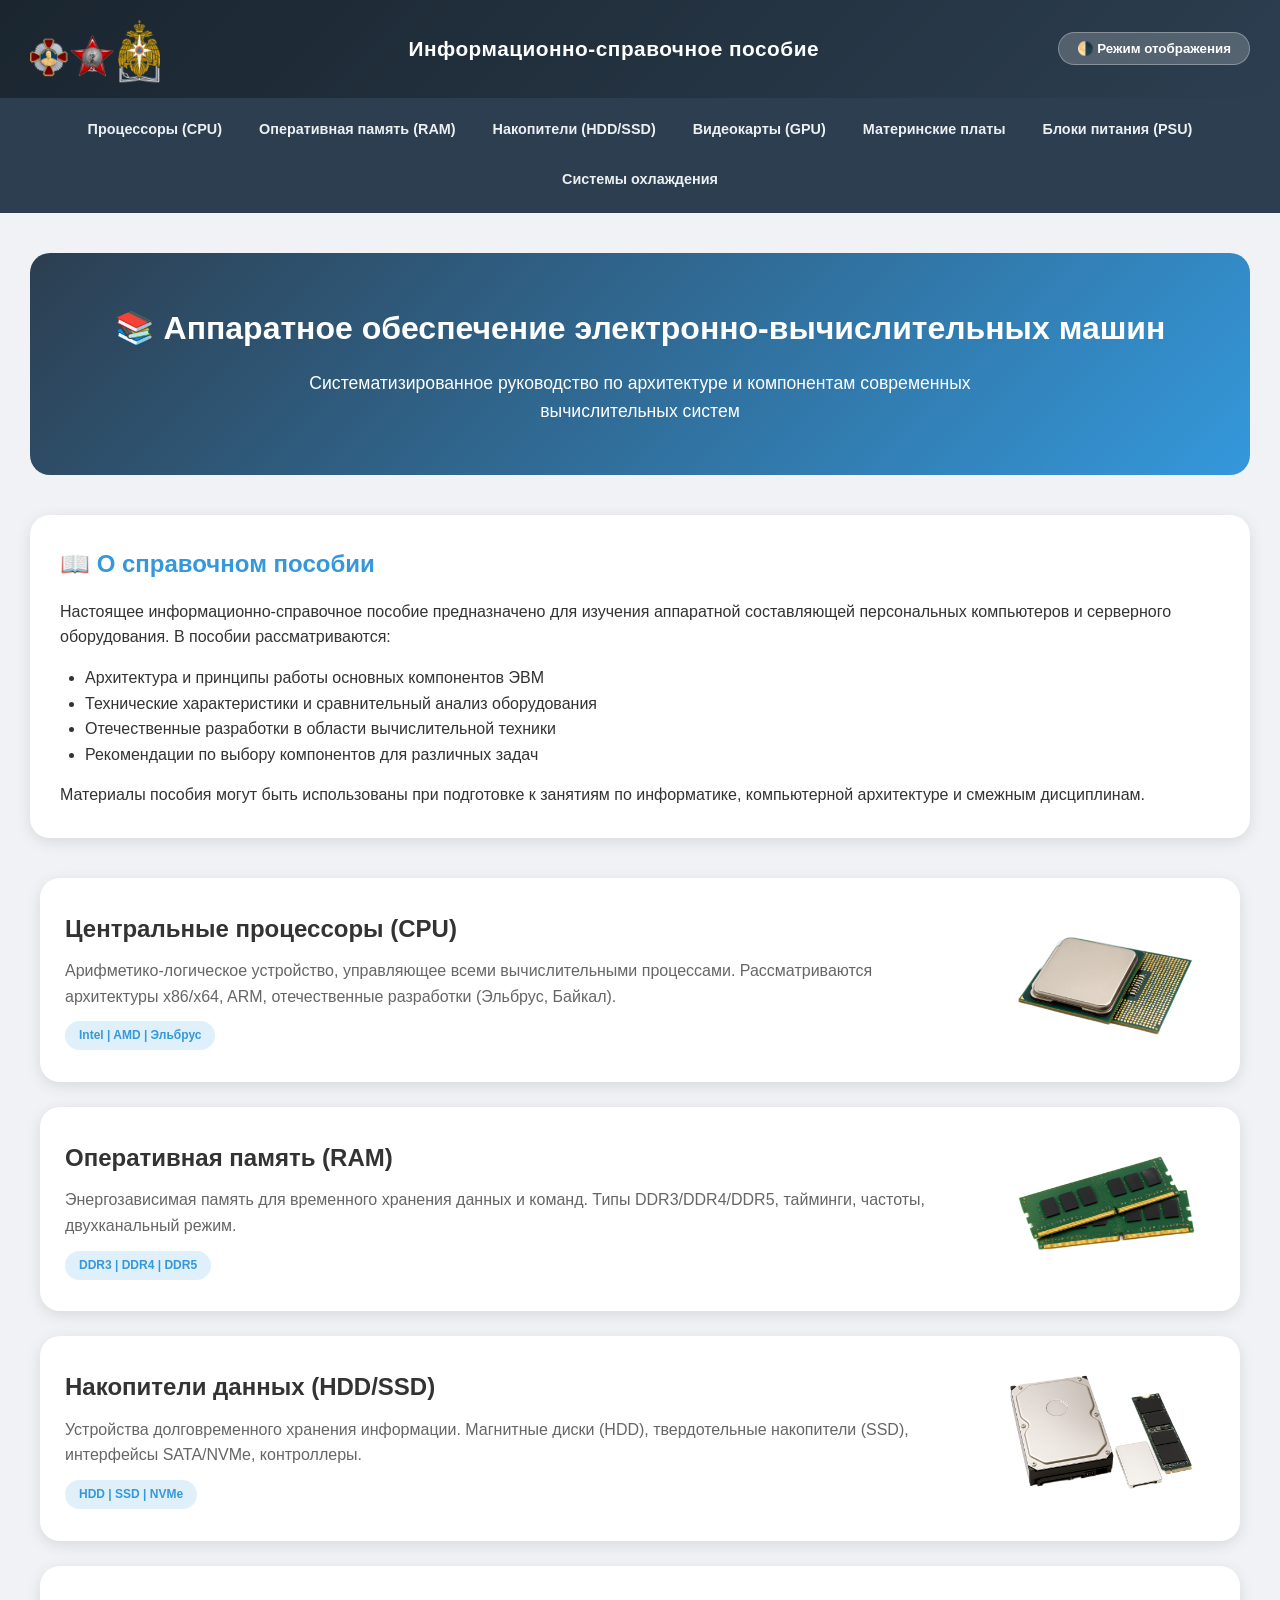
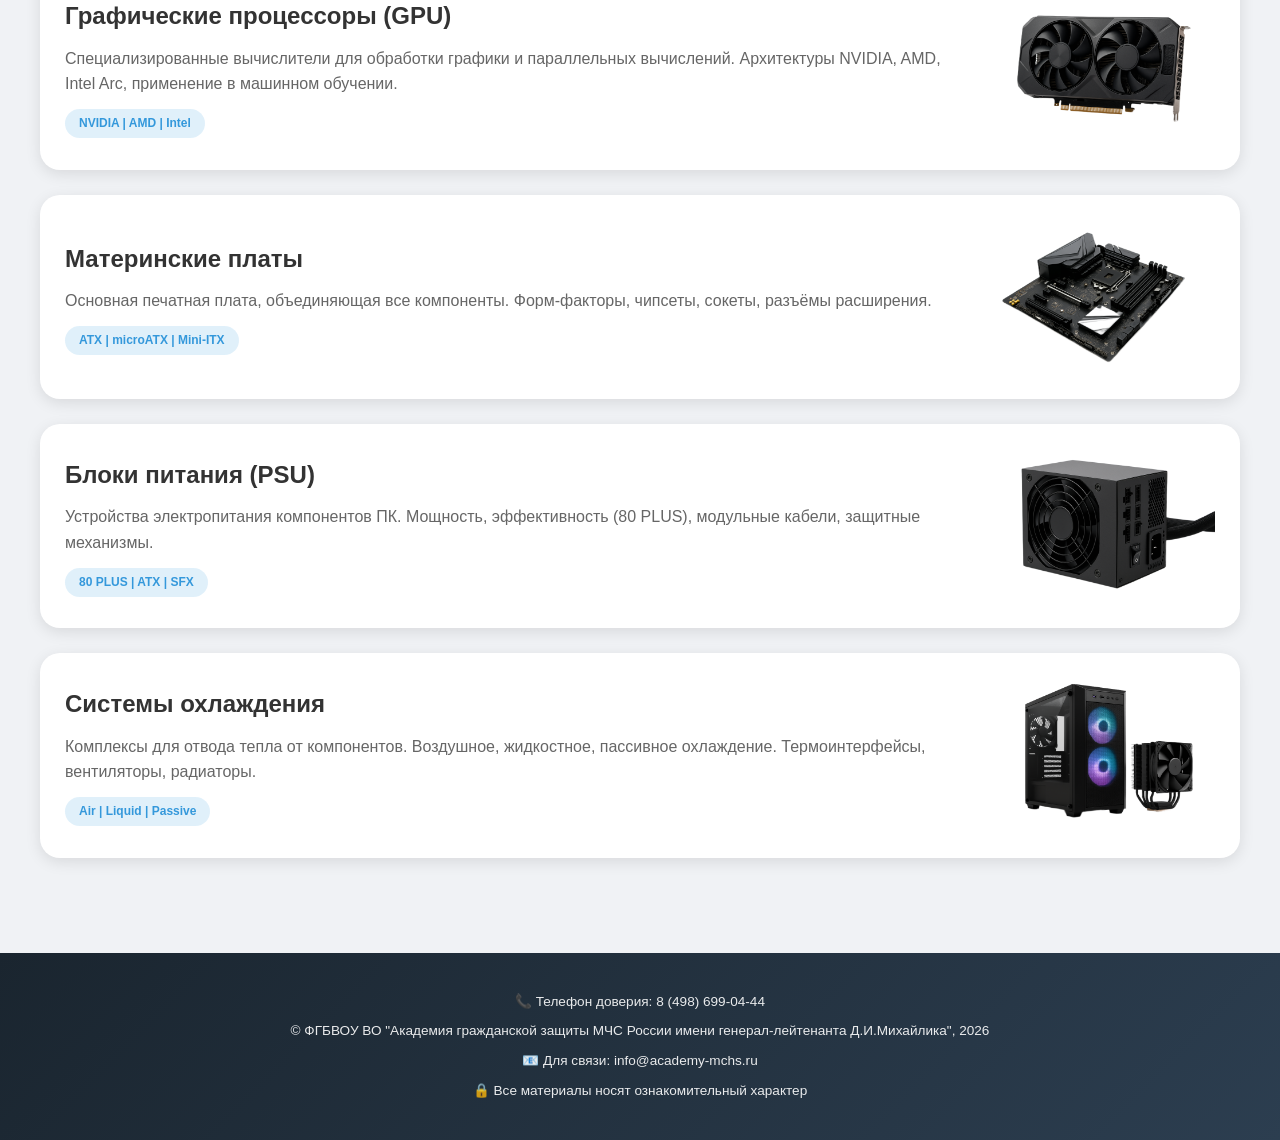
==== index.html @ d55e407d "Add files via upload" ====
<!DOCTYPE html>
<html lang="ru">
<head>
  <meta charset="UTF-8">
  <meta name="viewport" content="width=device-width, initial-scale=1.0">
  <title>Информационно-справочное пособие по аппаратному обеспечению ЭВМ</title>

  <link rel="stylesheet" href="./CSS/style.css">
  <link href="https://cdn.jsdelivr.net/npm/aos@2.3.4/dist/aos.css" rel="stylesheet">
</head>
<body>

<div id="preloader">
  <div class="loader"></div>
  <h2>Загрузка справочного пособия...</h2>
</div>

<header>
  <img src="./PNG/logo_agz.png" alt="Логотип Академии" class="logo">
  <div class="header-title">
    <h1>Информационно-справочное пособие</h1>
  </div>
  <button class="theme-toggle" onclick="toggleTheme()">🌗 Режим отображения</button>
</header>

<nav id="navbar">
  <a href="./HTML/cpu.html">Процессоры (CPU)</a>
  <a href="./HTML/ram.html">Оперативная память (RAM)</a>
  <a href="./HTML/storage.html">Накопители (HDD/SSD)</a>
  <a href="./HTML/gpu.html">Видеокарты (GPU)</a>
  <a href="./HTML/motherboard.html">Материнские платы</a>
  <a href="./HTML/psu.html">Блоки питания (PSU)</a>
  <a href="./HTML/cooling.html">Системы охлаждения</a>
</nav>

<main>
  <div class="hero-section" data-aos="fade-down">
    <h1>📚 Аппаратное обеспечение электронно-вычислительных машин</h1>
    <p>Систематизированное руководство по архитектуре и компонентам современных вычислительных систем</p>
  </div>

  <div class="about-project" data-aos="fade-up">
    <h2>📖 О справочном пособии</h2>
    <p>Настоящее информационно-справочное пособие предназначено для изучения аппаратной составляющей персональных компьютеров и серверного оборудования. В пособии рассматриваются:</p>
    <ul>
      <li>Архитектура и принципы работы основных компонентов ЭВМ</li>
      <li>Технические характеристики и сравнительный анализ оборудования</li>
      <li>Отечественные разработки в области вычислительной техники</li>
      <li>Рекомендации по выбору компонентов для различных задач</li>
    </ul>
    <p>Материалы пособия могут быть использованы при подготовке к занятиям по информатике, компьютерной архитектуре и смежным дисциплинам.</p>
  </div>

  <div class="cards-container">
    <a href="./HTML/cpu.html" class="card-link" data-aos="fade-up">
      <div class="card">
        <div class="card-content">
          <h2>Центральные процессоры (CPU)</h2>
          <p>Арифметико-логическое устройство, управляющее всеми вычислительными процессами. Рассматриваются архитектуры x86/x64, ARM, отечественные разработки (Эльбрус, Байкал).</p>
          <span class="card-tag">Intel | AMD | Эльбрус</span>
        </div>
        <div class="card-image">
          <img src="./PNG/cpu.png" alt="Процессор">
        </div>
      </div>
    </a>

    <a href="./HTML/ram.html" class="card-link" data-aos="fade-up">
      <div class="card">
        <div class="card-content">
          <h2>Оперативная память (RAM)</h2>
          <p>Энергозависимая память для временного хранения данных и команд. Типы DDR3/DDR4/DDR5, тайминги, частоты, двухканальный режим.</p>
          <span class="card-tag">DDR3 | DDR4 | DDR5</span>
        </div>
        <div class="card-image">
          <img src="./PNG/ram.png" alt="Оперативная память">
        </div>
      </div>
    </a>

    <a href="./HTML/storage.html" class="card-link" data-aos="fade-up">
      <div class="card">
        <div class="card-content">
          <h2>Накопители данных (HDD/SSD)</h2>
          <p>Устройства долговременного хранения информации. Магнитные диски (HDD), твердотельные накопители (SSD), интерфейсы SATA/NVMe, контроллеры.</p>
          <span class="card-tag">HDD | SSD | NVMe</span>
        </div>
        <div class="card-image">
          <img src="./PNG/hdd.png" alt="Накопитель данных">
        </div>
      </div>
    </a>

    <a href="./HTML/gpu.html" class="card-link" data-aos="fade-up">
      <div class="card">
        <div class="card-content">
          <h2>Графические процессоры (GPU)</h2>
          <p>Специализированные вычислители для обработки графики и параллельных вычислений. Архитектуры NVIDIA, AMD, Intel Arc, применение в машинном обучении.</p>
          <span class="card-tag">NVIDIA | AMD | Intel</span>
        </div>
        <div class="card-image">
          <img src="./PNG/gpu.png" alt="Видеокарта">
        </div>
      </div>
    </a>

    <a href="./HTML/motherboard.html" class="card-link" data-aos="fade-up">
      <div class="card">
        <div class="card-content">
          <h2>Материнские платы</h2>
          <p>Основная печатная плата, объединяющая все компоненты. Форм-факторы, чипсеты, сокеты, разъёмы расширения.</p>
          <span class="card-tag">ATX | microATX | Mini-ITX</span>
        </div>
        <div class="card-image">
          <img src="./PNG/motherboard.png" alt="Материнская плата">
        </div>
      </div>
    </a>

    <a href="./HTML/psu.html" class="card-link" data-aos="fade-up">
      <div class="card">
        <div class="card-content">
          <h2>Блоки питания (PSU)</h2>
          <p>Устройства электропитания компонентов ПК. Мощность, эффективность (80 PLUS), модульные кабели, защитные механизмы.</p>
          <span class="card-tag">80 PLUS | ATX | SFX</span>
        </div>
        <div class="card-image">
          <img src="./PNG/psu.png" alt="Блок питания">
        </div>
      </div>
    </a>

    <a href="./HTML/cooling.html" class="card-link" data-aos="fade-up">
      <div class="card">
        <div class="card-content">
          <h2>Системы охлаждения</h2>
          <p>Комплексы для отвода тепла от компонентов. Воздушное, жидкостное, пассивное охлаждение. Термоинтерфейсы, вентиляторы, радиаторы.</p>
          <span class="card-tag">Air | Liquid | Passive</span>
        </div>
        <div class="card-image">
          <img src="./PNG/case.png" alt="Система охлаждения">
        </div>
      </div>
    </a>
  </div>
</main>

<footer>
  <p>📞 Телефон доверия: 8 (498) 699-04-44</p>
  <p>© ФГБВОУ ВО "Академия гражданской защиты МЧС России имени генерал-лейтенанта Д.И.Михайлика", 2026</p>
  <p>📧 Для связи: info@academy-mchs.ru</p>
  <p>🔒 Все материалы носят ознакомительный характер</p>
</footer>

<button id="scrollTopBtn" onclick="scrollToTop()">↑</button>

<script src="https://cdn.jsdelivr.net/npm/aos@2.3.4/dist/aos.js"></script>
<script src="./JS/script.js"></script>

</body>
</html>
---- CSS/style.css ----
* {
  margin: 0;
  padding: 0;
  box-sizing: border-box;
}

html {
  scroll-behavior: smooth;
}

body {
  font-family: 'Segoe UI', Tahoma, Geneva, Verdana, sans-serif;
  background-color: var(--bg-color, #f0f2f5);
  margin: 0;
  padding: 0;
  line-height: 1.6;
  color: var(--text-color, #333);
  transition: background-color 0.3s ease, color 0.3s ease;
}

:root {
  --bg-color: #f0f2f5;
  --card-bg: #ffffff;
  --nav-bg: #2c3e50;
  --nav-scrolled-bg: #1a252f;
  --text-color: #333;
  --text-light: #666;
  --highlight-color: #3498db;
  --highlight-hover: #2980b9;
  --border-color: #e0e0e0;
  --shadow: 0 4px 15px rgba(0, 0, 0, 0.1);
  --shadow-hover: 0 8px 25px rgba(0, 150, 255, 0.3);
}

.dark-theme {
  --bg-color: #121212;
  --card-bg: #1e1e1e;
  --nav-bg: #0d1117;
  --nav-scrolled-bg: #161b22;
  --text-color: #e4e4e4;
  --text-light: #a0a0a0;
  --highlight-color: #3b82f6;
  --highlight-hover: #2563eb;
  --border-color: #333;
  --shadow: 0 4px 15px rgba(0, 0, 0, 0.3);
  --shadow-hover: 0 8px 25px rgba(59, 130, 246, 0.3);
}

header {
  display: flex;
  align-items: center;
  justify-content: space-between;
  background: linear-gradient(135deg, #1a252f 0%, #2c3e50 100%);
  color: #fff;
  padding: 15px 30px;
  flex-wrap: wrap;
  gap: 15px;
}

.header-title {
  flex: 1;
  text-align: center;
}

.header-title h1 {
  margin: 0;
  font-size: 1.3rem;
  letter-spacing: 0.5px;
}

.logo {
  width: 130px;
  height: auto;
  margin-right: 10px;
}

.theme-toggle {
  cursor: pointer;
  background: rgba(255, 255, 255, 0.2);
  border: 1px solid rgba(255, 255, 255, 0.3);
  padding: 8px 18px;
  border-radius: 30px;
  font-weight: bold;
  color: #fff;
  transition: all 0.3s ease;
}

.theme-toggle:hover {
  background: rgba(255, 255, 255, 0.35);
  transform: scale(1.05);
}

nav {
  display: flex;
  justify-content: center;
  align-items: center;
  flex-wrap: wrap;
  background-color: var(--nav-bg);
  padding: 10px 20px;
  position: sticky;
  top: 0;
  z-index: 1000;
  transition: background-color 0.3s ease;
  gap: 5px;
}

nav.scrolled {
  background-color: var(--nav-scrolled-bg);
  box-shadow: 0 2px 10px rgba(0, 0, 0, 0.2);
}

nav a {
  color: #ecf0f1;
  text-decoration: none;
  padding: 10px 16px;
  display: inline-block;
  font-weight: 600;
  font-size: 0.9rem;
  transition: all 0.3s ease;
  border-bottom: 2px solid transparent;
}

nav a:hover,
nav a.active {
  border-bottom-color: var(--highlight-color);
  color: var(--highlight-color);
}

.welcome {
  text-align: center;
  padding: 40px 20px 20px;
  font-size: 1.5rem;
  font-weight: bold;
  color: var(--highlight-color);
}

main {
  max-width: 1300px;
  margin: 0 auto;
  padding: 20px 30px;
}

.hero-section {
  background: linear-gradient(135deg, #2c3e50 0%, #3498db 100%);
  color: white;
  padding: 50px 30px;
  text-align: center;
  border-radius: 20px;
  margin: 20px 0 40px;
}

.hero-section h1 {
  font-size: 2rem;
  margin-bottom: 15px;
}

.hero-section p {
  font-size: 1.1rem;
  max-width: 800px;
  margin: 0 auto;
}

.about-project {
  background: var(--card-bg);
  border-radius: 20px;
  padding: 30px;
  margin: 40px 0;
  box-shadow: var(--shadow);
}

.about-project h2 {
  color: var(--highlight-color);
  margin-top: 0;
  margin-bottom: 15px;
}

.about-project ul {
  margin: 15px 0 15px 25px;
}

.cards-container {
  max-width: 1200px;
  margin: 0 auto;
}

.card-link {
  text-decoration: none;
  color: inherit;
  display: block;
}

.card {
  display: flex;
  align-items: center;
  justify-content: space-between;
  background: var(--card-bg);
  margin: 25px 0;
  padding: 25px;
  border-radius: 20px;
  box-shadow: var(--shadow);
  transition: all 0.3s ease;
  cursor: pointer;
  gap: 30px;
}

.card:hover {
  transform: translateY(-5px);
  box-shadow: var(--shadow-hover);
}

.card-content {
  flex: 1;
}

.card-content h2 {
  margin-top: 0;
  margin-bottom: 10px;
  color: var(--text-color);
  font-size: 1.5rem;
}

.card-content p {
  font-size: 1rem;
  color: var(--text-light);
}

.card-tag {
  display: inline-block;
  background: rgba(52, 152, 219, 0.15);
  padding: 5px 14px;
  border-radius: 25px;
  font-size: 0.75rem;
  margin-top: 12px;
  color: var(--highlight-color);
  font-weight: 600;
}

.card-image img {
  width: 220px;
  height: auto;
  border-radius: 12px;
  object-fit: cover;
  transition: transform 0.3s ease;
}

.card:hover .card-image img {
  transform: scale(1.02);
}

footer {
  text-align: center;
  padding: 30px 20px;
  background: linear-gradient(135deg, #1a252f 0%, #2c3e50 100%);
  color: #fff;
  margin-top: 50px;
}

footer p {
  margin: 8px 0;
  font-size: 0.85rem;
  opacity: 0.9;
}

#scrollTopBtn {
  position: fixed;
  bottom: 30px;
  right: 30px;
  background-color: var(--highlight-color);
  color: white;
  border: none;
  padding: 12px 18px;
  border-radius: 50%;
  font-size: 1.3rem;
  cursor: pointer;
  display: none;
  z-index: 999;
  transition: all 0.3s ease;
}

#scrollTopBtn:hover {
  background-color: var(--highlight-hover);
  transform: scale(1.1);
}

#preloader {
  position: fixed;
  top: 0;
  left: 0;
  width: 100%;
  height: 100%;
  background: var(--bg-color);
  display: flex;
  flex-direction: column;
  justify-content: center;
  align-items: center;
  z-index: 9999;
  transition: opacity 0.5s ease;
}

#preloader.fade-out {
  opacity: 0;
  pointer-events: none;
}

#preloader .loader {
  width: 60px;
  height: 60px;
  border: 4px solid rgba(52, 152, 219, 0.2);
  border-top: 4px solid var(--highlight-color);
  border-radius: 50%;
  animation: spin 1s linear infinite;
  margin-bottom: 20px;
}

@keyframes spin {
  0% { transform: rotate(0deg); }
  100% { transform: rotate(360deg); }
}

section {
  margin-bottom: 50px;
}

section h1 {
  font-size: 2rem;
  color: var(--highlight-color);
  margin-bottom: 20px;
  border-left: 4px solid var(--highlight-color);
  padding-left: 15px;
}

section h2 {
  font-size: 1.6rem;
  margin: 30px 0 15px;
  color: var(--text-color);
}

section h3 {
  font-size: 1.3rem;
  margin: 20px 0 10px;
  color: var(--highlight-color);
}

.info-grid {
  display: grid;
  grid-template-columns: repeat(auto-fit, minmax(320px, 1fr));
  gap: 25px;
  margin: 30px 0;
}

.info-card {
  background: var(--card-bg);
  border-radius: 16px;
  padding: 20px;
  box-shadow: var(--shadow);
  transition: transform 0.3s ease;
}

.info-card:hover {
  transform: translateY(-3px);
}

.info-card h3 {
  color: var(--highlight-color);
  margin-top: 0;
  margin-bottom: 15px;
}

.info-card img {
  width: 100%;
  max-width: 250px;
  height: auto;
  display: block;
  margin: 15px auto;
  border-radius: 10px;
}

.manufacturers-grid {
  display: grid;
  grid-template-columns: repeat(auto-fit, minmax(320px, 1fr));
  gap: 30px;
  margin: 30px 0;
}

.manufacturer-card {
  background: var(--card-bg);
  border-radius: 20px;
  padding: 25px;
  text-align: center;
  transition: all 0.3s ease;
  cursor: pointer;
  box-shadow: var(--shadow);
}

.manufacturer-card:hover {
  transform: translateY(-8px);
  box-shadow: var(--shadow-hover);
}

.manufacturer-card img {
  width: 180px;
  height: auto;
  margin-bottom: 15px;
}

.manufacturer-card h3 {
  font-size: 1.5rem;
  margin: 10px 0;
  color: var(--text-color);
}

.badge {
  display: inline-block;
  background: var(--highlight-color);
  color: white;
  padding: 5px 14px;
  border-radius: 25px;
  font-size: 0.75rem;
  margin-top: 12px;
  font-weight: 600;
}

.russian-badge {
  background: #e74c3c;
}

.table-container {
  overflow-x: auto;
  margin: 25px 0;
  border-radius: 12px;
  box-shadow: var(--shadow);
}

table {
  width: 100%;
  border-collapse: collapse;
  font-size: 0.9rem;
  background: var(--card-bg);
}

th, td {
  padding: 12px 15px;
  border: 1px solid var(--border-color);
  text-align: left;
}

th {
  background: var(--highlight-color);
  color: white;
  font-weight: 600;
}

tr:nth-child(even) {
  background: rgba(52, 152, 219, 0.05);
}

.modal {
  display: none;
  position: fixed;
  z-index: 1100;
  left: 0;
  top: 0;
  width: 100%;
  height: 100%;
  overflow: auto;
  background-color: rgba(0, 0, 0, 0.6);
  backdrop-filter: blur(3px);
}

.modal-content {
  background-color: var(--card-bg);
  margin: 8% auto;
  padding: 25px;
  border-radius: 20px;
  width: 90%;
  max-width: 550px;
  position: relative;
  animation: fadeIn 0.3s ease;
  color: var(--text-color);
  box-shadow: 0 20px 40px rgba(0, 0, 0, 0.3);
}

.modal-content h3 {
  color: var(--highlight-color);
  margin-top: 0;
  margin-bottom: 15px;
}

.modal-content h4 {
  margin: 15px 0 10px;
  color: var(--text-color);
}

.modal-content ul {
  margin: 10px 0 10px 20px;
}

.close {
  color: #aaa;
  position: absolute;
  top: 15px;
  right: 20px;
  font-size: 28px;
  font-weight: bold;
  cursor: pointer;
  transition: color 0.2s;
}

.close:hover {
  color: var(--highlight-color);
}

@keyframes fadeIn {
  from {
    opacity: 0;
    transform: translateY(-30px);
  }
  to {
    opacity: 1;
    transform: translateY(0);
  }
}

.image-gallery {
  display: flex;
  flex-wrap: wrap;
  gap: 20px;
  justify-content: center;
  margin: 30px 0;
}

.image-gallery img {
  width: 200px;
  height: auto;
  border-radius: 12px;
  transition: all 0.3s ease;
  box-shadow: var(--shadow);
}

.image-gallery img:hover {
  transform: scale(1.05);
}

.feature-list {
  list-style: none;
  padding: 0;
}

.feature-list li {
  padding: 12px 0;
  border-bottom: 1px solid var(--border-color);
  display: flex;
  align-items: center;
  gap: 12px;
}

.feature-list li:before {
  content: "⚡";
  font-size: 1.1rem;
}

@media (max-width: 768px) {
  header {
    flex-direction: column;
    text-align: center;
    padding: 15px;
  }
  
  .logo {
    margin-right: 0;
  }
  
  .card {
    flex-direction: column;
    text-align: center;
  }
  
  .card-image img {
    width: 180px;
  }
  
  .hero-section h1 {
    font-size: 1.5rem;
  }
  
  .manufacturers-grid {
    grid-template-columns: 1fr;
  }
  
  .info-grid {
    grid-template-columns: 1fr;
  }
  
  th, td {
    padding: 8px 10px;
    font-size: 0.8rem;
  }
  
  .modal-content {
    margin: 20% auto;
    width: 95%;
  }
  
  section h1 {
    font-size: 1.5rem;
  }
}

@media (max-width: 480px) {
  main {
    padding: 15px;
  }
  
  nav a {
    padding: 6px 10px;
    font-size: 0.75rem;
  }
  
  .card-content h2 {
    font-size: 1.2rem;
  }
}
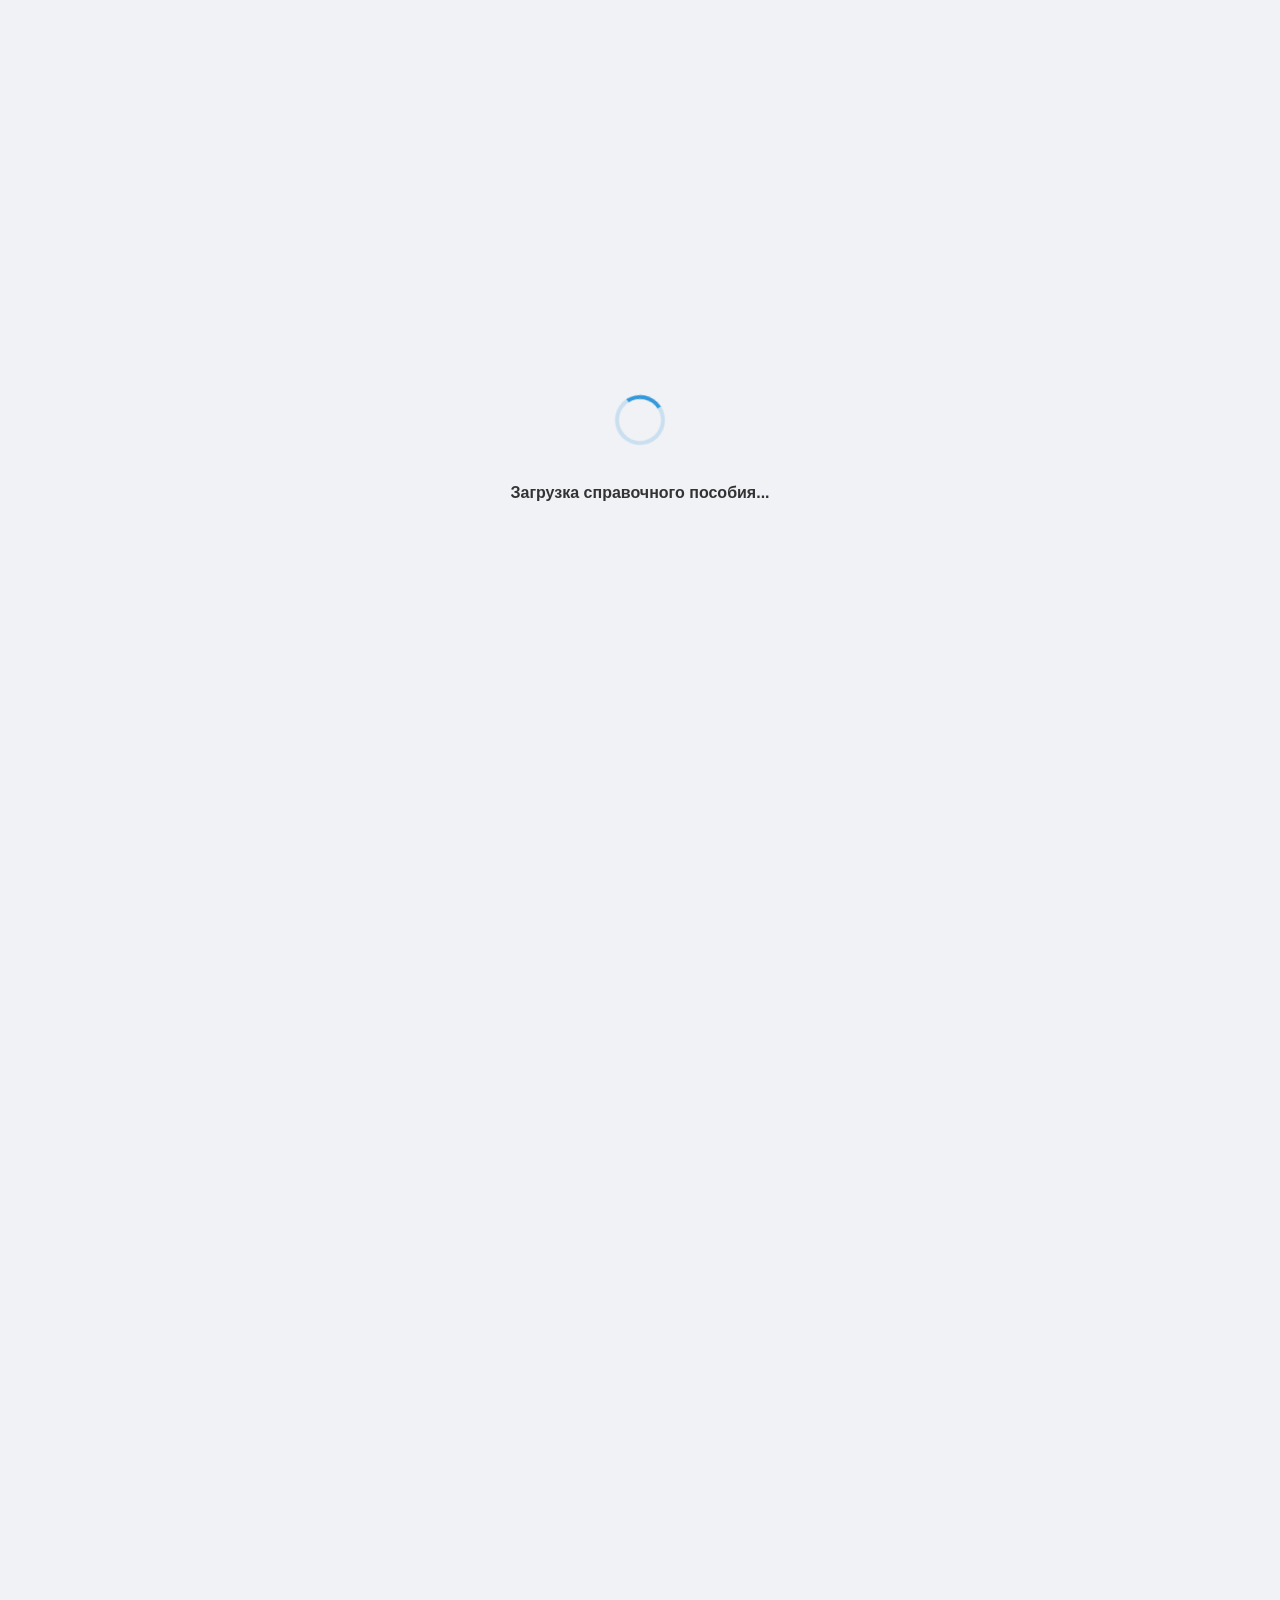
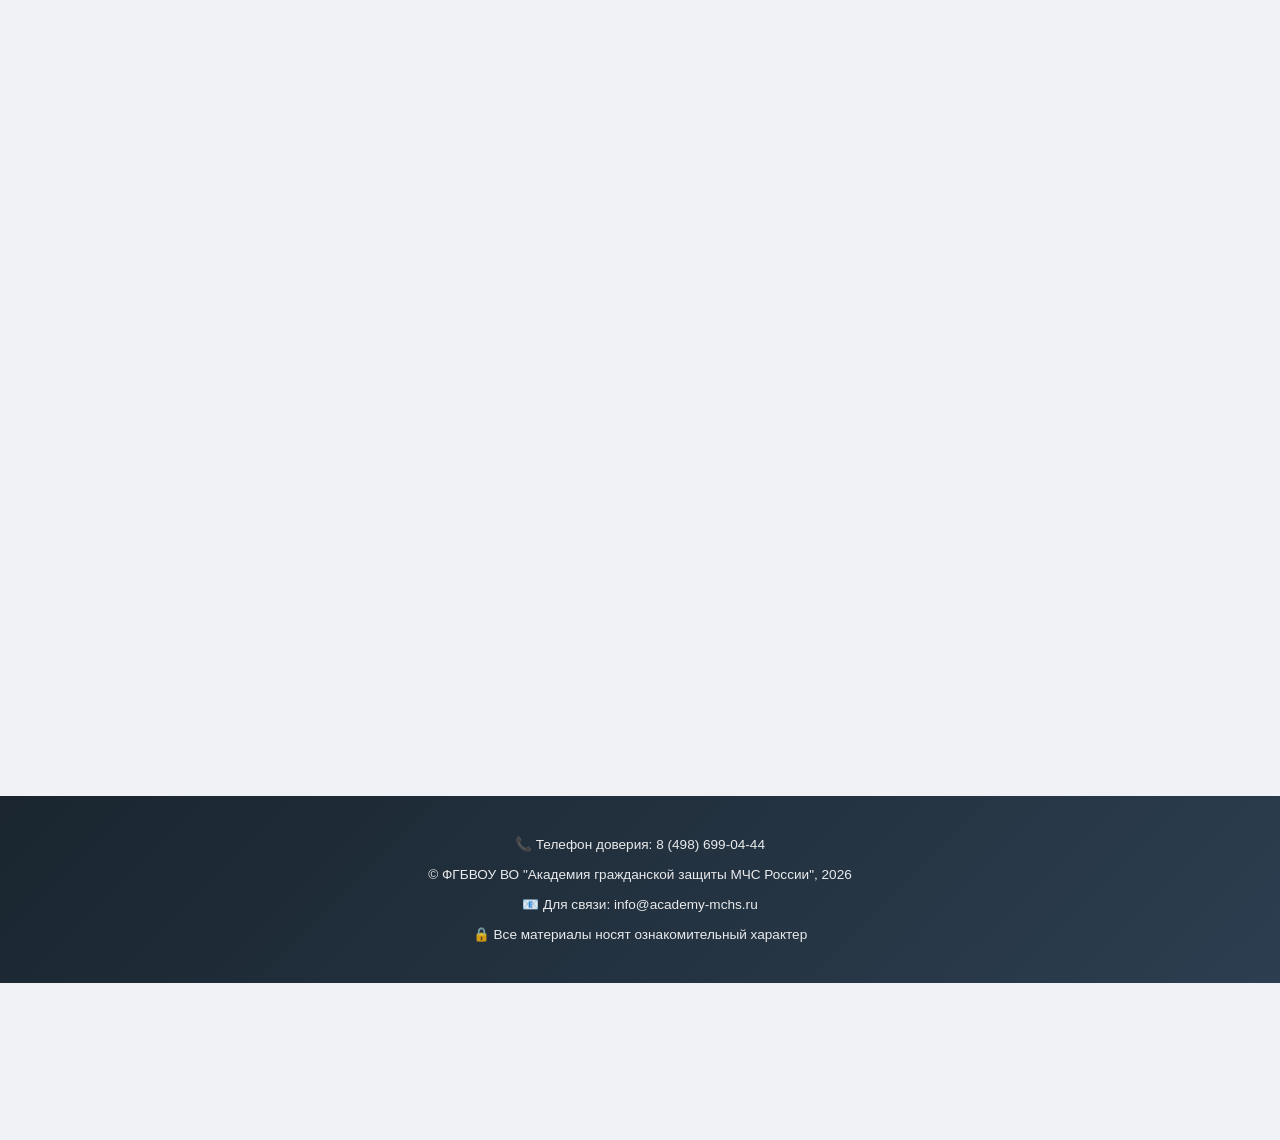
==== commit 3ae5c4f9: "Add files via upload" ====
--- a/index.html
+++ b/index.html
@@ -2,9 +2,9 @@
 <html lang="ru">
 <head>
   <meta charset="UTF-8">
-  <meta name="viewport" content="width=device-width, initial-scale=1.0">
-  <title>Информационно-справочное пособие по аппаратному обеспечению ЭВМ</title>
-
+  <meta name="viewport" content="width=device-width, initial-scale=1.0, viewport-fit=cover">
+  <title>ИСП по аппаратному обеспечению ЭВМ</title>
+  <link rel="icon" href="./PNG/favicon_io/favicon.ico" type="image/x-icon">
   <link rel="stylesheet" href="./CSS/style.css">
   <link href="https://cdn.jsdelivr.net/npm/aos@2.3.4/dist/aos.css" rel="stylesheet">
 </head>
@@ -56,7 +56,7 @@
       <div class="card">
         <div class="card-content">
           <h2>Центральные процессоры (CPU)</h2>
-          <p>Арифметико-логическое устройство, управляющее всеми вычислительными процессами. Рассматриваются архитектуры x86/x64, ARM, отечественные разработки (Эльбрус, Байкал).</p>
+          <p>Арифметико-логическое устройство, управляющее всеми вычислительными процессами.</p>
           <span class="card-tag">Intel | AMD | Эльбрус</span>
         </div>
         <div class="card-image">
@@ -69,7 +69,7 @@
       <div class="card">
         <div class="card-content">
           <h2>Оперативная память (RAM)</h2>
-          <p>Энергозависимая память для временного хранения данных и команд. Типы DDR3/DDR4/DDR5, тайминги, частоты, двухканальный режим.</p>
+          <p>Энергозависимая память для временного хранения данных и команд.</p>
           <span class="card-tag">DDR3 | DDR4 | DDR5</span>
         </div>
         <div class="card-image">
@@ -82,11 +82,11 @@
       <div class="card">
         <div class="card-content">
           <h2>Накопители данных (HDD/SSD)</h2>
-          <p>Устройства долговременного хранения информации. Магнитные диски (HDD), твердотельные накопители (SSD), интерфейсы SATA/NVMe, контроллеры.</p>
+          <p>Устройства долговременного хранения информации.</p>
           <span class="card-tag">HDD | SSD | NVMe</span>
         </div>
         <div class="card-image">
-          <img src="./PNG/hdd.png" alt="Накопитель данных">
+          <img src="./PNG/hdd.png" alt="Накопитель">
         </div>
       </div>
     </a>
@@ -95,7 +95,7 @@
       <div class="card">
         <div class="card-content">
           <h2>Графические процессоры (GPU)</h2>
-          <p>Специализированные вычислители для обработки графики и параллельных вычислений. Архитектуры NVIDIA, AMD, Intel Arc, применение в машинном обучении.</p>
+          <p>Специализированные вычислители для обработки графики.</p>
           <span class="card-tag">NVIDIA | AMD | Intel</span>
         </div>
         <div class="card-image">
@@ -108,7 +108,7 @@
       <div class="card">
         <div class="card-content">
           <h2>Материнские платы</h2>
-          <p>Основная печатная плата, объединяющая все компоненты. Форм-факторы, чипсеты, сокеты, разъёмы расширения.</p>
+          <p>Основная плата, объединяющая все компоненты.</p>
           <span class="card-tag">ATX | microATX | Mini-ITX</span>
         </div>
         <div class="card-image">
@@ -121,7 +121,7 @@
       <div class="card">
         <div class="card-content">
           <h2>Блоки питания (PSU)</h2>
-          <p>Устройства электропитания компонентов ПК. Мощность, эффективность (80 PLUS), модульные кабели, защитные механизмы.</p>
+          <p>Устройства электропитания компонентов ПК.</p>
           <span class="card-tag">80 PLUS | ATX | SFX</span>
         </div>
         <div class="card-image">
@@ -134,11 +134,11 @@
       <div class="card">
         <div class="card-content">
           <h2>Системы охлаждения</h2>
-          <p>Комплексы для отвода тепла от компонентов. Воздушное, жидкостное, пассивное охлаждение. Термоинтерфейсы, вентиляторы, радиаторы.</p>
+          <p>Комплексы для отвода тепла от компонентов.</p>
           <span class="card-tag">Air | Liquid | Passive</span>
         </div>
         <div class="card-image">
-          <img src="./PNG/case.png" alt="Система охлаждения">
+          <img src="./PNG/case.png" alt="Охлаждение">
         </div>
       </div>
     </a>
@@ -147,7 +147,7 @@
 
 <footer>
   <p>📞 Телефон доверия: 8 (498) 699-04-44</p>
-  <p>© ФГБВОУ ВО "Академия гражданской защиты МЧС России имени генерал-лейтенанта Д.И.Михайлика", 2026</p>
+  <p>© ФГБВОУ ВО "Академия гражданской защиты МЧС России", 2026</p>
   <p>📧 Для связи: info@academy-mchs.ru</p>
   <p>🔒 Все материалы носят ознакомительный характер</p>
 </footer>
@@ -157,5 +157,180 @@
 <script src="https://cdn.jsdelivr.net/npm/aos@2.3.4/dist/aos.js"></script>
 <script src="./JS/script.js"></script>
 
+<script>
+// ========== АДАПТАЦИЯ ДЛЯ МОБИЛЬНЫХ ==========
+function adaptForMobile() {
+  if (window.innerWidth > 768) return;
+  
+  const header = document.querySelector('header');
+  const logo = header.querySelector('.logo');
+  const title = header.querySelector('.header-title');
+  const themeBtn = header.querySelector('.theme-toggle');
+  const navbar = document.getElementById('navbar');
+  
+  // Скрываем старый navbar
+  navbar.style.display = 'none';
+  
+  // Меняем стиль логотипа
+  logo.style.width = '70px';
+  logo.style.marginRight = '0';
+  
+  // Создаём новую структуру
+  header.style.display = 'flex';
+  header.style.flexDirection = 'row';
+  header.style.alignItems = 'center';
+  header.style.justifyContent = 'space-between';
+  header.style.padding = '10px 15px';
+  header.style.gap = '10px';
+  
+  // Центральная колонка
+  const headerCenter = document.createElement('div');
+  headerCenter.style.flex = '1';
+  headerCenter.style.display = 'flex';
+  headerCenter.style.flexDirection = 'column';
+  headerCenter.style.gap = '6px';
+  
+  // Название
+  const newTitle = document.createElement('div');
+  newTitle.className = 'header-title';
+  newTitle.style.textAlign = 'center';
+  const titleH1 = document.createElement('h1');
+  titleH1.textContent = 'Информационно-справочное пособие';
+  titleH1.style.fontSize = '14px';
+  titleH1.style.margin = '0';
+  titleH1.style.whiteSpace = 'nowrap';
+  titleH1.style.overflow = 'hidden';
+  titleH1.style.textOverflow = 'ellipsis';
+  newTitle.appendChild(titleH1);
+  headerCenter.appendChild(newTitle);
+  
+  // Контейнер для кнопок
+  const headerButtons = document.createElement('div');
+  headerButtons.style.display = 'flex';
+  headerButtons.style.alignItems = 'center';
+  headerButtons.style.justifyContent = 'flex-end';
+  headerButtons.style.gap = '8px';
+  
+  // Новая кнопка темы
+  const newThemeBtn = themeBtn.cloneNode(true);
+  newThemeBtn.style.padding = '6px 12px';
+  newThemeBtn.style.fontSize = '12px';
+  newThemeBtn.style.background = 'rgba(255,255,255,0.15)';
+  newThemeBtn.style.borderRadius = '6px';
+  newThemeBtn.style.border = 'none';
+  newThemeBtn.style.cursor = 'pointer';
+  
+  // Бургер-кнопка
+  const burgerBtn = document.createElement('button');
+  burgerBtn.style.background = 'rgba(255,255,255,0.15)';
+  burgerBtn.style.border = 'none';
+  burgerBtn.style.cursor = 'pointer';
+  burgerBtn.style.padding = '6px 10px';
+  burgerBtn.style.borderRadius = '6px';
+  burgerBtn.style.display = 'flex';
+  burgerBtn.style.flexDirection = 'column';
+  burgerBtn.style.alignItems = 'center';
+  burgerBtn.style.justifyContent = 'center';
+  burgerBtn.innerHTML = '<span></span><span></span><span></span>';
+  
+  const spans = burgerBtn.querySelectorAll('span');
+  spans.forEach(span => {
+    span.style.display = 'block';
+    span.style.width = '20px';
+    span.style.height = '2px';
+    span.style.margin = '3px 0';
+    span.style.backgroundColor = '#fff';
+    span.style.borderRadius = '2px';
+    span.style.transition = 'all 0.3s ease';
+  });
+  
+  headerButtons.appendChild(newThemeBtn);
+  headerButtons.appendChild(burgerBtn);
+  headerCenter.appendChild(headerButtons);
+  
+  // Очищаем header и собираем заново
+  header.innerHTML = '';
+  header.appendChild(logo);
+  header.appendChild(headerCenter);
+  
+  // Обработчик кнопки темы
+  newThemeBtn.onclick = function(e) {
+    e.preventDefault();
+    if (typeof toggleTheme === 'function') toggleTheme();
+  };
+  
+  // Бургер-меню
+  let menuOpen = false;
+  
+  burgerBtn.onclick = function(e) {
+    e.stopPropagation();
+    menuOpen = !menuOpen;
+    
+    if (menuOpen) {
+      navbar.style.display = 'flex';
+      navbar.style.flexDirection = 'column';
+      navbar.style.position = 'absolute';
+      navbar.style.top = '85px';
+      navbar.style.left = '0';
+      navbar.style.right = '0';
+      navbar.style.backgroundColor = '#2c3e50';
+      navbar.style.padding = '15px';
+      navbar.style.zIndex = '1001';
+      navbar.style.boxShadow = '0 4px 10px rgba(0,0,0,0.2)';
+      
+      burgerBtn.classList.add('active');
+      const s = burgerBtn.querySelectorAll('span');
+      s[0].style.transform = 'rotate(45deg) translate(4px, 4px)';
+      s[1].style.opacity = '0';
+      s[2].style.transform = 'rotate(-45deg) translate(5px, -5px)';
+    } else {
+      navbar.style.display = 'none';
+      burgerBtn.classList.remove('active');
+      const s = burgerBtn.querySelectorAll('span');
+      s[0].style.transform = 'none';
+      s[1].style.opacity = '1';
+      s[2].style.transform = 'none';
+    }
+  };
+  
+  // Закрыть при клике на ссылку
+  navbar.querySelectorAll('a').forEach(link => {
+    link.addEventListener('click', () => {
+      menuOpen = false;
+      navbar.style.display = 'none';
+      burgerBtn.classList.remove('active');
+      const s = burgerBtn.querySelectorAll('span');
+      s[0].style.transform = 'none';
+      s[1].style.opacity = '1';
+      s[2].style.transform = 'none';
+    });
+  });
+  
+  // Закрыть при клике вне меню
+  document.addEventListener('click', function(event) {
+    if (menuOpen && !navbar.contains(event.target) && !burgerBtn.contains(event.target)) {
+      menuOpen = false;
+      navbar.style.display = 'none';
+      burgerBtn.classList.remove('active');
+      const s = burgerBtn.querySelectorAll('span');
+      s[0].style.transform = 'none';
+      s[1].style.opacity = '1';
+      s[2].style.transform = 'none';
+    }
+  });
+}
+
+// Запускаем
+window.addEventListener('DOMContentLoaded', function() {
+  if (window.innerWidth <= 768) {
+    adaptForMobile();
+  }
+});
+
+window.addEventListener('resize', function() {
+  location.reload();
+});
+</script>
+
 </body>
 </html>
--- a/CSS/style.css
+++ b/CSS/style.css
@@ -619,4 +619,232 @@
   .card-content h2 {
     font-size: 1.2rem;
   }
+}
+/* ========================================
+   МОБИЛЬНАЯ АДАПТАЦИЯ ДЛЯ IPHONE
+   ======================================== */
+
+/* Убираем белый пропуск вверху */
+body {
+  min-height: 100vh;
+  min-height: -webkit-fill-available;
+}
+
+html {
+  height: -webkit-fill-available;
+}
+
+/* Фикс для прелоадера на мобильных */
+#preloader {
+  position: fixed;
+  top: 0;
+  left: 0;
+  right: 0;
+  bottom: 0;
+  width: 100%;
+  height: 100%;
+  background: var(--bg-color, #f0f2f5);
+  display: flex;
+  flex-direction: column;
+  justify-content: center;
+  align-items: center;
+  z-index: 9999;
+  transition: opacity 0.5s ease;
+}
+
+#preloader .loader {
+  width: 50px;
+  height: 50px;
+}
+
+#preloader h2 {
+  font-size: 16px;
+  text-align: center;
+  margin-top: 15px;
+}
+
+/* Мобильный навбар - бургер-меню */
+@media (max-width: 768px) {
+  /* Скрываем стандартный навбар */
+  #navbar {
+    flex-wrap: wrap;
+    justify-content: flex-start;
+    overflow-x: auto;
+    -webkit-overflow-scrolling: touch;
+    scrollbar-width: thin;
+    padding: 10px 15px;
+    gap: 8px;
+  }
+  
+  #navbar a {
+    padding: 6px 12px;
+    font-size: 13px;
+    white-space: nowrap;
+    flex-shrink: 0;
+  }
+  
+  /* Альтернативный вариант - если нужно бургер-меню, раскомментируйте */
+  /*
+  #navbar {
+    display: none;
+  }
+  
+  .mobile-menu-btn {
+    display: block;
+    position: sticky;
+    top: 0;
+    background: var(--nav-bg);
+    padding: 12px;
+    text-align: center;
+    color: white;
+    cursor: pointer;
+    z-index: 1001;
+  }
+  
+  #navbar.mobile-open {
+    display: flex;
+    flex-direction: column;
+  }
+  
+  #navbar.mobile-open a {
+    width: 100%;
+    text-align: center;
+  }
+  */
+}
+
+/* Фикс для отступов на мобильных iPhone */
+@media (max-width: 768px) {
+  main {
+    padding: 15px;
+  }
+  
+  header {
+    padding: 12px 15px;
+  }
+  
+  .logo {
+    width: 80px;
+  }
+  
+  .header-title h1 {
+    font-size: 14px;
+  }
+  
+  .welcome {
+    font-size: 18px;
+    padding: 20px 15px;
+  }
+  
+  .hero-section {
+    padding: 25px 15px;
+    margin: 15px 0 25px;
+  }
+  
+  .hero-section h1 {
+    font-size: 20px;
+  }
+  
+  .hero-section p {
+    font-size: 14px;
+  }
+  
+  .card {
+    flex-direction: column;
+    text-align: center;
+    padding: 15px;
+    margin: 15px 0;
+  }
+  
+  .card-image img {
+    width: 120px;
+    margin-top: 10px;
+  }
+  
+  .card-content h2 {
+    font-size: 18px;
+  }
+  
+  .card-content p {
+    font-size: 13px;
+  }
+  
+  .section-title {
+    font-size: 22px;
+    margin: 30px 0 15px;
+  }
+  
+  .section-subtitle {
+    font-size: 12px;
+    margin-bottom: 20px;
+  }
+  
+  /* Карточки в 1 колонку на мобильных */
+  .manufacturers-grid, .features-grid, .sockets-grid, .future-grid,
+  .types-grid, .interfaces-grid, .certificates-grid, .modularity-grid,
+  .fans-grid, .chipsets-grid, .formfactors-grid {
+    grid-template-columns: 1fr;
+    gap: 15px;
+  }
+  
+  .manufacturer-card img {
+    width: 70px;
+  }
+  
+  .manufacturer-card h3 {
+    font-size: 16px;
+  }
+  
+  .feature-card, .socket-card, .future-card {
+    padding: 20px 10px;
+  }
+  
+  /* Таблицы с горизонтальной прокруткой */
+  .table-container {
+    overflow-x: auto;
+  }
+  
+  table {
+    font-size: 12px;
+    min-width: 500px;
+  }
+  
+  th, td {
+    padding: 8px 10px;
+  }
+  
+  /* Фотогалерея */
+  .image-gallery img {
+    width: 45%;
+  }
+  
+  /* Модальные окна */
+  .modal-content {
+    margin: 30% auto;
+    width: 90%;
+    padding: 20px;
+  }
+  
+  .close {
+    font-size: 24px;
+    top: 10px;
+    right: 15px;
+  }
+  
+  /* Футер */
+  footer {
+    padding: 20px 15px;
+  }
+  
+  footer p {
+    font-size: 11px;
+  }
+  
+  /* Кнопка "вверх" */
+  #scrollTopBtn {
+    bottom: 20px;
+    right: 20px;
+    padding: 10px 14px;
+    font-size: 18px;
+  }
 }
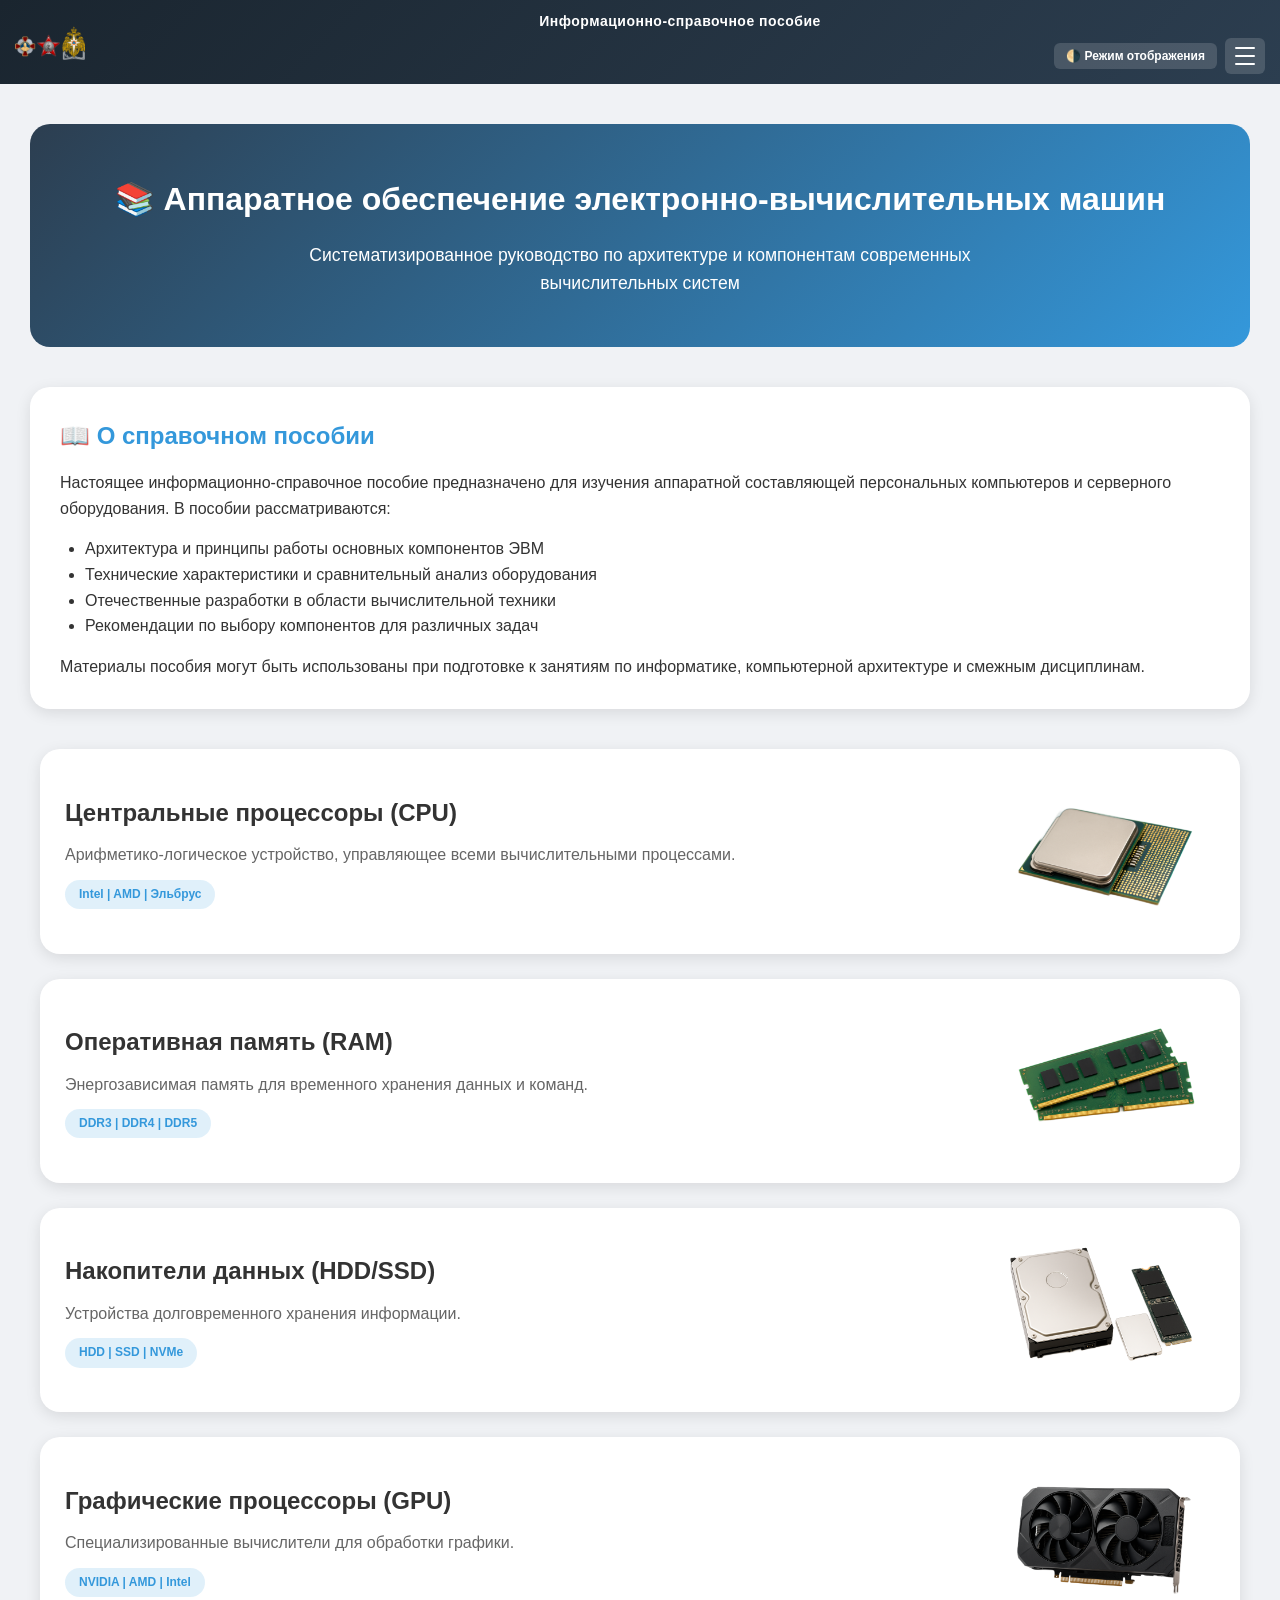
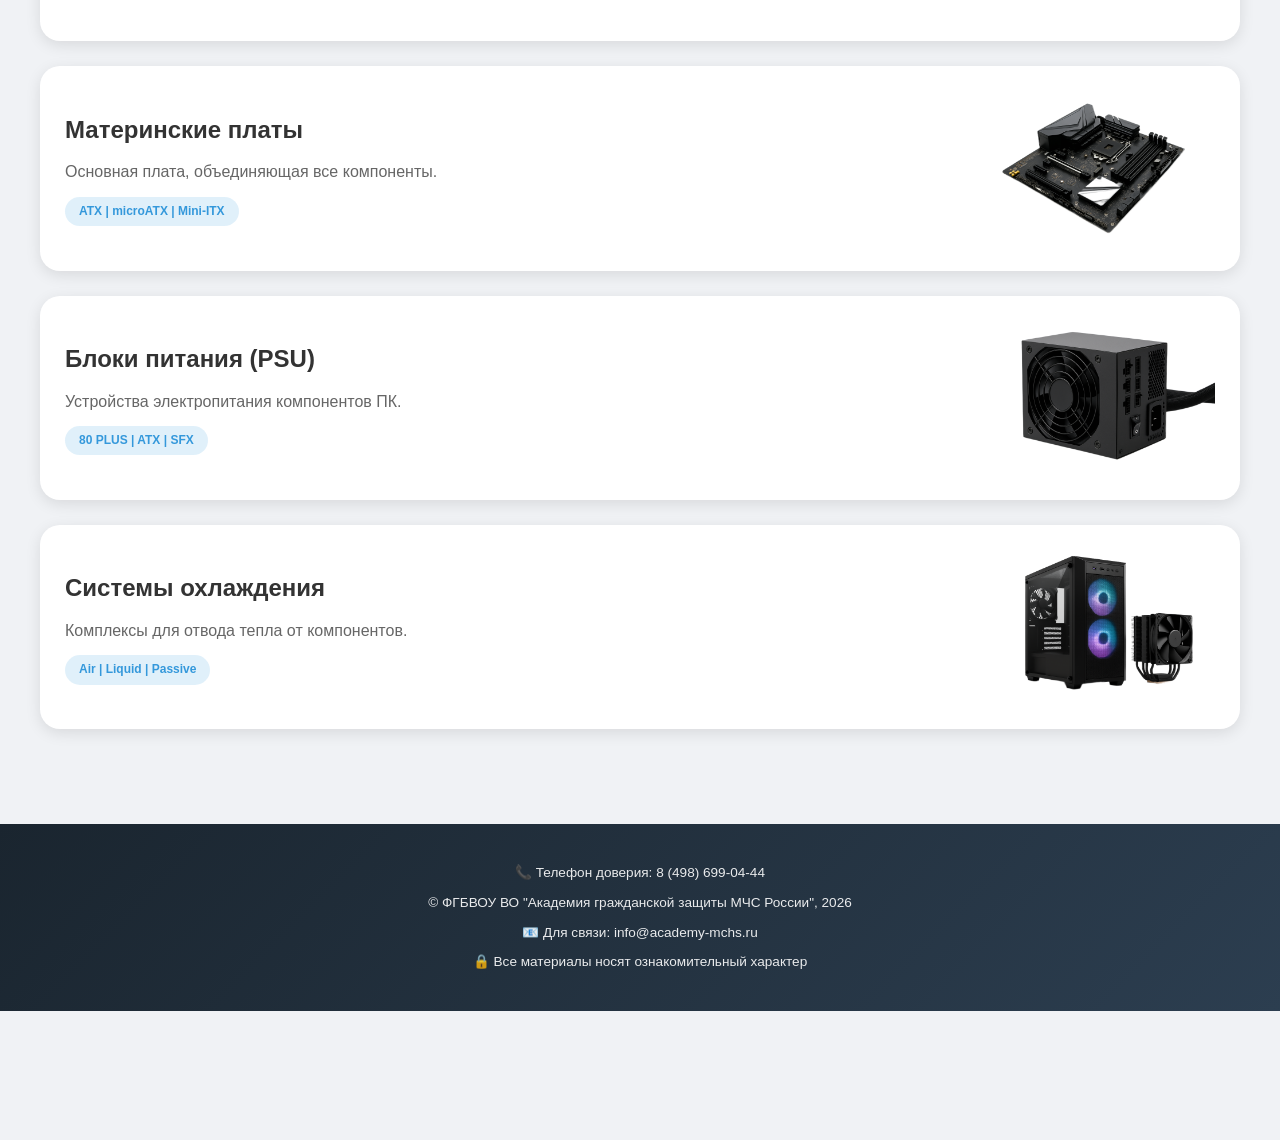
==== commit 75f6a93f: "Add files via upload" ====
--- a/index.html
+++ b/index.html
@@ -159,14 +159,22 @@
 
 <script>
 // ========== АДАПТАЦИЯ ДЛЯ МОБИЛЬНЫХ ==========
+let isMobileAdapted = false;
+
 function adaptForMobile() {
+  if (isMobileAdapted) return;
   if (window.innerWidth > 768) return;
+  
+  isMobileAdapted = true;
   
   const header = document.querySelector('header');
   const logo = header.querySelector('.logo');
   const title = header.querySelector('.header-title');
   const themeBtn = header.querySelector('.theme-toggle');
   const navbar = document.getElementById('navbar');
+  
+  // Если уже адаптировано, не делаем ничего
+  if (header.querySelector('.header-center')) return;
   
   // Скрываем старый navbar
   navbar.style.display = 'none';
@@ -185,6 +193,7 @@
   
   // Центральная колонка
   const headerCenter = document.createElement('div');
+  headerCenter.className = 'header-center';
   headerCenter.style.flex = '1';
   headerCenter.style.display = 'flex';
   headerCenter.style.flexDirection = 'column';
@@ -222,6 +231,7 @@
   
   // Бургер-кнопка
   const burgerBtn = document.createElement('button');
+  burgerBtn.className = 'mobile-menu-btn';
   burgerBtn.style.background = 'rgba(255,255,255,0.15)';
   burgerBtn.style.border = 'none';
   burgerBtn.style.cursor = 'pointer';
@@ -320,15 +330,18 @@
   });
 }
 
-// Запускаем
+// Запускаем один раз при загрузке
 window.addEventListener('DOMContentLoaded', function() {
   if (window.innerWidth <= 768) {
     adaptForMobile();
   }
 });
 
+// Убираем перезагрузку при ресайзе — просто проверяем флаг
 window.addEventListener('resize', function() {
-  location.reload();
+  if (window.innerWidth <= 768 && !isMobileAdapted) {
+    adaptForMobile();
+  }
 });
 </script>
 
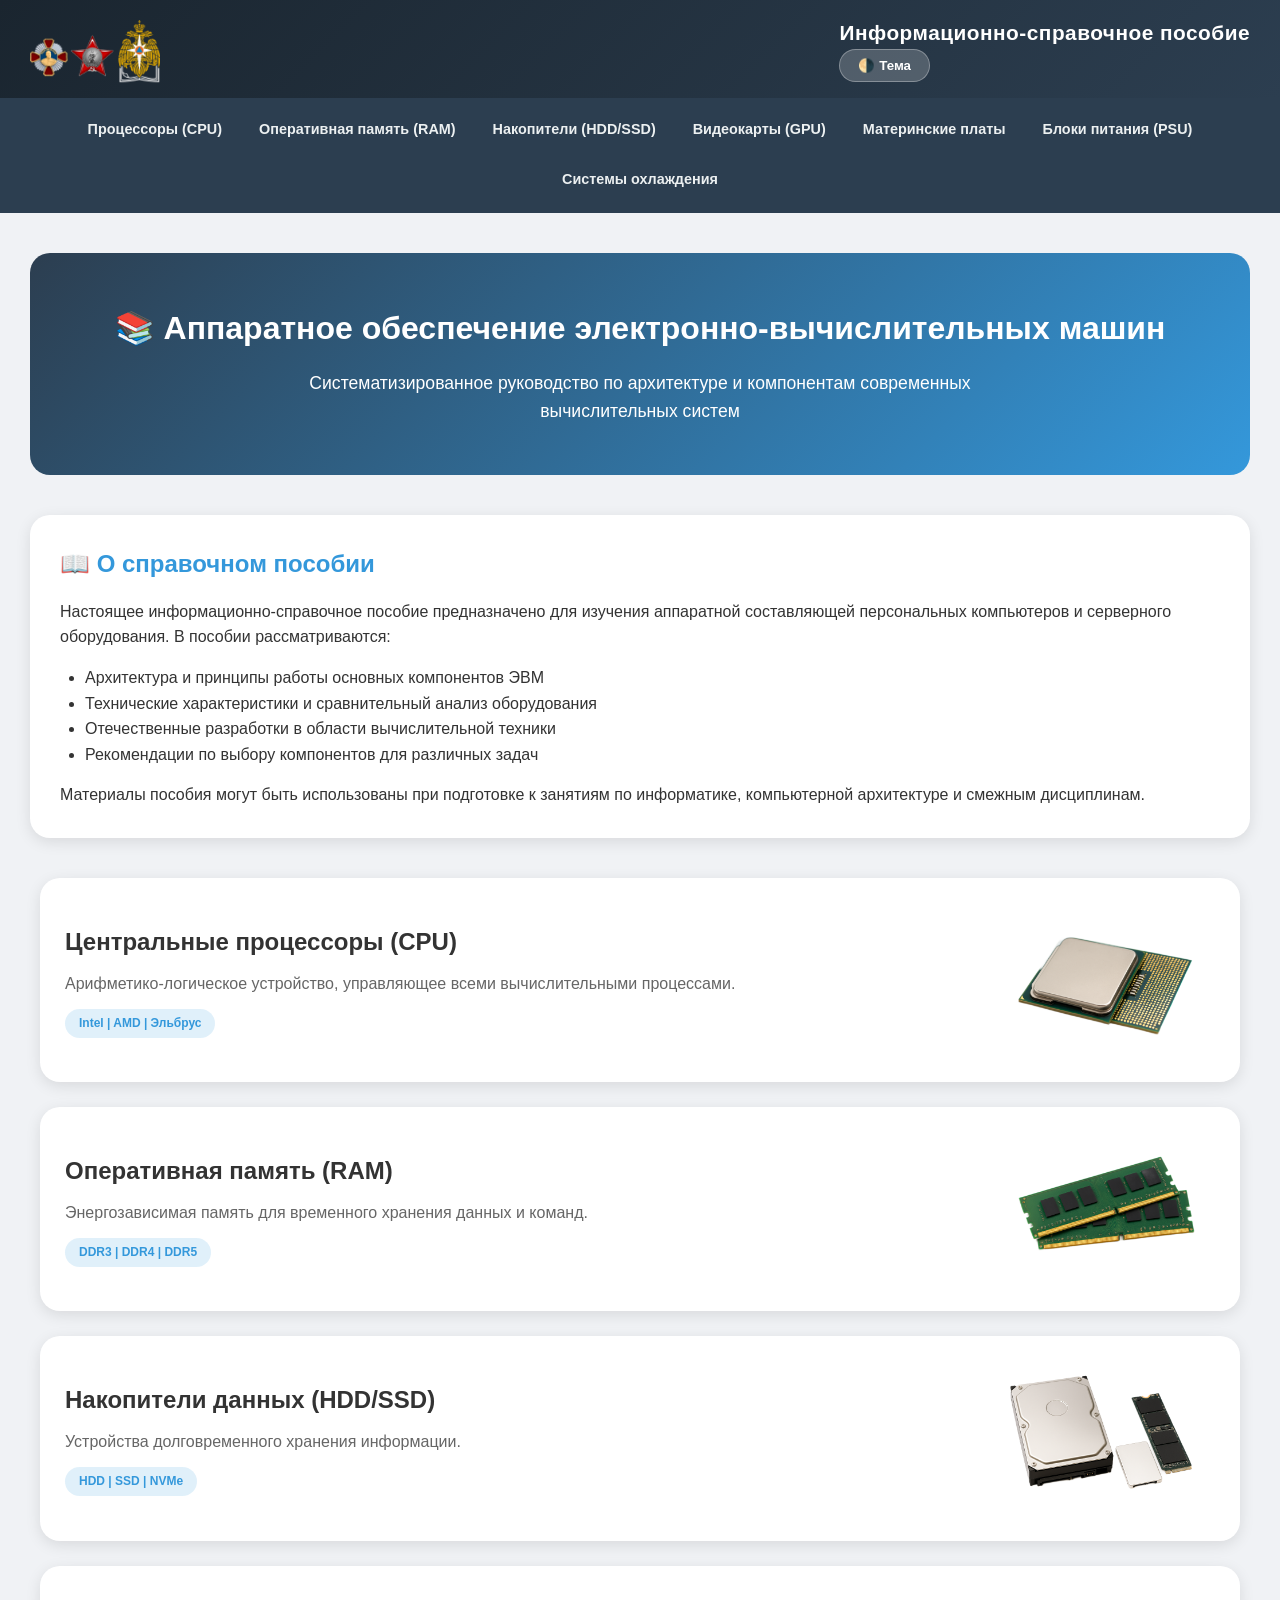
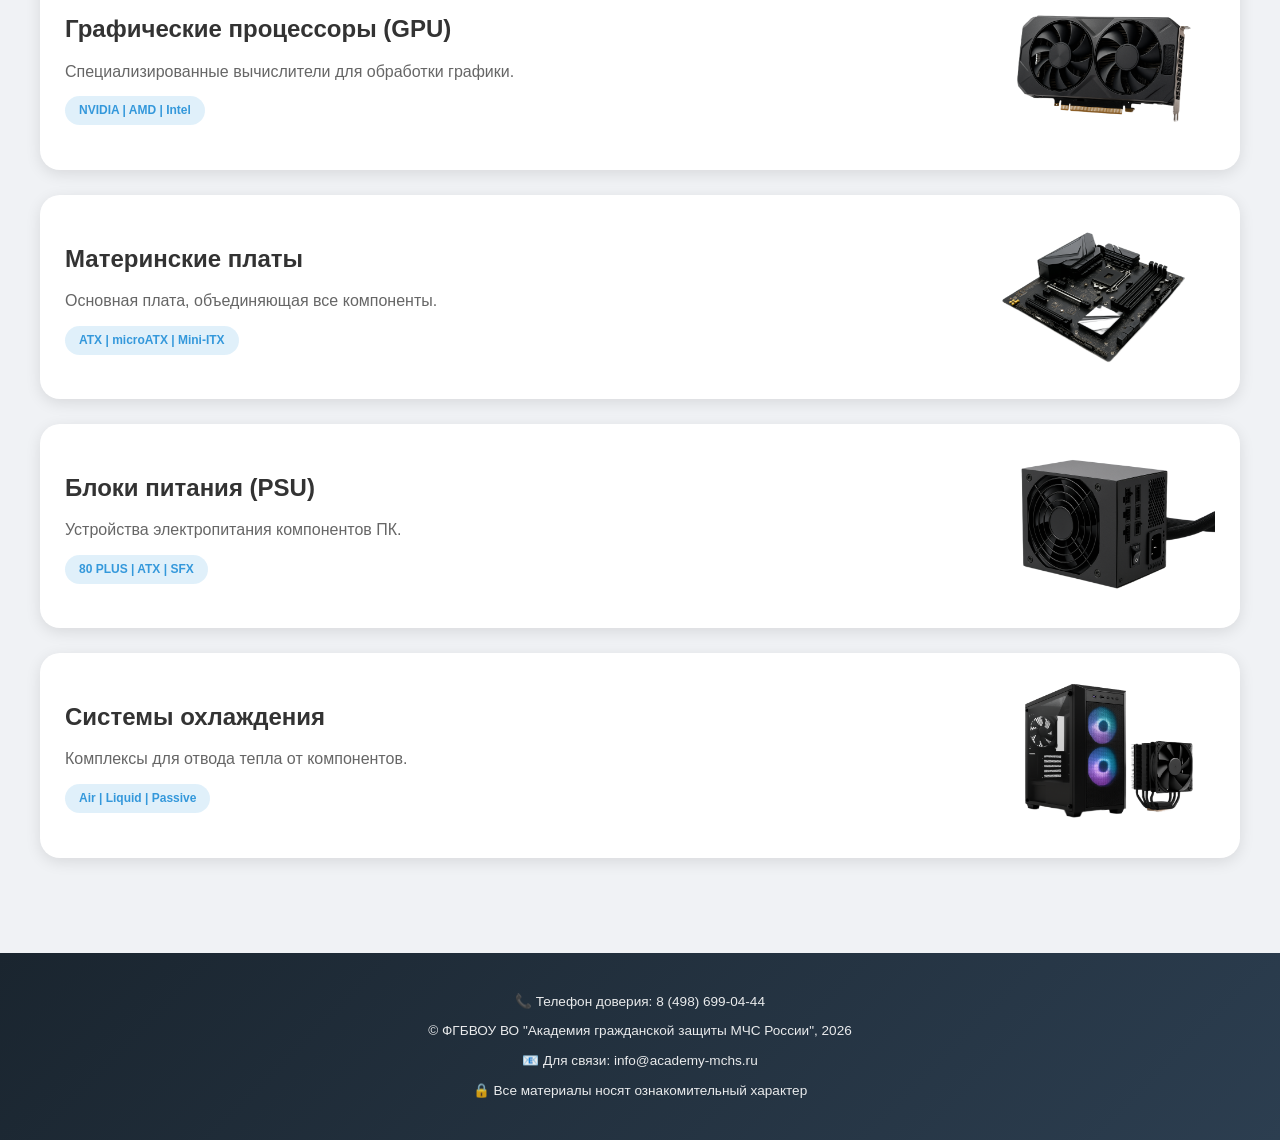
==== commit f0103369: "Add files via upload" ====
--- a/index.html
+++ b/index.html
@@ -7,6 +7,137 @@
   <link rel="icon" href="./PNG/favicon_io/favicon.ico" type="image/x-icon">
   <link rel="stylesheet" href="./CSS/style.css">
   <link href="https://cdn.jsdelivr.net/npm/aos@2.3.4/dist/aos.css" rel="stylesheet">
+  <style>
+    /* Стили для бургер-меню */
+    .mobile-menu-btn {
+      display: none;
+      background: rgba(255, 255, 255, 0.15);
+      border: none;
+      cursor: pointer;
+      padding: 6px 10px;
+      border-radius: 6px;
+      flex-direction: column;
+      align-items: center;
+      justify-content: center;
+    }
+    
+    .mobile-menu-btn span {
+      display: block;
+      width: 20px;
+      height: 2px;
+      margin: 3px 0;
+      background-color: #fff;
+      border-radius: 2px;
+      transition: all 0.3s ease;
+    }
+    
+    .mobile-menu-btn.active span:nth-child(1) {
+      transform: rotate(45deg) translate(4px, 4px);
+    }
+    
+    .mobile-menu-btn.active span:nth-child(2) {
+      opacity: 0;
+    }
+    
+    .mobile-menu-btn.active span:nth-child(3) {
+      transform: rotate(-45deg) translate(5px, -5px);
+    }
+    
+    /* Мобильная версия */
+    @media (max-width: 768px) {
+      /* Контейнер header — горизонтальный */
+      header {
+        display: flex !important;
+        flex-direction: row !important;
+        align-items: center !important;
+        justify-content: space-between !important;
+        padding: 10px 15px !important;
+        gap: 12px !important;
+      }
+      
+      /* Логотип — большой, на всю высоту */
+      .logo {
+        width: 55px !important;
+        height: auto !important;
+        flex-shrink: 0 !important;
+        margin-right: 0 !important;
+      }
+      
+      /* Правая колонка с названием и кнопками */
+      .header-right {
+        flex: 1;
+        display: flex;
+        flex-direction: column;
+        gap: 8px;
+      }
+      
+      /* Название по центру */
+      .header-title {
+        text-align: center;
+      }
+      
+      .header-title h1 {
+        font-size: 11px !important;
+        margin: 0 !important;
+        white-space: nowrap !important;
+      }
+      
+      /* Контейнер для кнопок (тема + бургер) — прижаты к правому краю */
+      .header-buttons {
+        display: flex;
+        align-items: center;
+        justify-content: flex-end;
+        gap: 8px;
+      }
+      
+      .theme-toggle {
+        padding: 4px 8px !important;
+        font-size: 10px !important;
+        background: rgba(255, 255, 255, 0.15) !important;
+        border-radius: 6px !important;
+        border: none !important;
+        white-space: nowrap !important;
+      }
+      
+      .mobile-menu-btn {
+        display: flex !important;
+        padding: 4px 8px !important;
+      }
+      
+      .mobile-menu-btn span {
+        width: 16px !important;
+        margin: 2px 0 !important;
+      }
+      
+      /* Скрываем навбар по умолчанию */
+      #navbar {
+        display: none !important;
+        position: absolute !important;
+        top: 70px !important;
+        left: 0 !important;
+        right: 0 !important;
+        background-color: #2c3e50 !important;
+        padding: 12px !important;
+        z-index: 1001 !important;
+      }
+      
+      #navbar.open {
+        display: flex !important;
+        flex-direction: column !important;
+      }
+      
+      #navbar a {
+        padding: 10px !important;
+        font-size: 13px !important;
+        text-align: center !important;
+        border-bottom: 1px solid rgba(255,255,255,0.1) !important;
+      }
+      
+      #navbar a:last-child {
+        border-bottom: none !important;
+      }
+    }
+  </style>
 </head>
 <body>
 
@@ -16,11 +147,21 @@
 </div>
 
 <header>
+  <!-- Логотип слева, большой на всю высоту -->
   <img src="./PNG/logo_agz.png" alt="Логотип Академии" class="logo">
-  <div class="header-title">
-    <h1>Информационно-справочное пособие</h1>
+  
+  <!-- Правая колонка -->
+  <div class="header-right">
+    <div class="header-title">
+      <h1>Информационно-справочное пособие</h1>
+    </div>
+    <div class="header-buttons">
+      <button class="theme-toggle" onclick="toggleTheme()">🌗 Тема</button>
+      <button class="mobile-menu-btn" id="mobileMenuBtn">
+        <span></span><span></span><span></span>
+      </button>
+    </div>
   </div>
-  <button class="theme-toggle" onclick="toggleTheme()">🌗 Режим отображения</button>
 </header>
 
 <nav id="navbar">
@@ -158,191 +299,33 @@
 <script src="./JS/script.js"></script>
 
 <script>
-// ========== АДАПТАЦИЯ ДЛЯ МОБИЛЬНЫХ ==========
-let isMobileAdapted = false;
-
-function adaptForMobile() {
-  if (isMobileAdapted) return;
-  if (window.innerWidth > 768) return;
-  
-  isMobileAdapted = true;
-  
-  const header = document.querySelector('header');
-  const logo = header.querySelector('.logo');
-  const title = header.querySelector('.header-title');
-  const themeBtn = header.querySelector('.theme-toggle');
+// ========== БУРГЕР-МЕНЮ ==========
+(function() {
+  const burgerBtn = document.getElementById('mobileMenuBtn');
   const navbar = document.getElementById('navbar');
   
-  // Если уже адаптировано, не делаем ничего
-  if (header.querySelector('.header-center')) return;
-  
-  // Скрываем старый navbar
-  navbar.style.display = 'none';
-  
-  // Меняем стиль логотипа
-  logo.style.width = '70px';
-  logo.style.marginRight = '0';
-  
-  // Создаём новую структуру
-  header.style.display = 'flex';
-  header.style.flexDirection = 'row';
-  header.style.alignItems = 'center';
-  header.style.justifyContent = 'space-between';
-  header.style.padding = '10px 15px';
-  header.style.gap = '10px';
-  
-  // Центральная колонка
-  const headerCenter = document.createElement('div');
-  headerCenter.className = 'header-center';
-  headerCenter.style.flex = '1';
-  headerCenter.style.display = 'flex';
-  headerCenter.style.flexDirection = 'column';
-  headerCenter.style.gap = '6px';
-  
-  // Название
-  const newTitle = document.createElement('div');
-  newTitle.className = 'header-title';
-  newTitle.style.textAlign = 'center';
-  const titleH1 = document.createElement('h1');
-  titleH1.textContent = 'Информационно-справочное пособие';
-  titleH1.style.fontSize = '14px';
-  titleH1.style.margin = '0';
-  titleH1.style.whiteSpace = 'nowrap';
-  titleH1.style.overflow = 'hidden';
-  titleH1.style.textOverflow = 'ellipsis';
-  newTitle.appendChild(titleH1);
-  headerCenter.appendChild(newTitle);
-  
-  // Контейнер для кнопок
-  const headerButtons = document.createElement('div');
-  headerButtons.style.display = 'flex';
-  headerButtons.style.alignItems = 'center';
-  headerButtons.style.justifyContent = 'flex-end';
-  headerButtons.style.gap = '8px';
-  
-  // Новая кнопка темы
-  const newThemeBtn = themeBtn.cloneNode(true);
-  newThemeBtn.style.padding = '6px 12px';
-  newThemeBtn.style.fontSize = '12px';
-  newThemeBtn.style.background = 'rgba(255,255,255,0.15)';
-  newThemeBtn.style.borderRadius = '6px';
-  newThemeBtn.style.border = 'none';
-  newThemeBtn.style.cursor = 'pointer';
-  
-  // Бургер-кнопка
-  const burgerBtn = document.createElement('button');
-  burgerBtn.className = 'mobile-menu-btn';
-  burgerBtn.style.background = 'rgba(255,255,255,0.15)';
-  burgerBtn.style.border = 'none';
-  burgerBtn.style.cursor = 'pointer';
-  burgerBtn.style.padding = '6px 10px';
-  burgerBtn.style.borderRadius = '6px';
-  burgerBtn.style.display = 'flex';
-  burgerBtn.style.flexDirection = 'column';
-  burgerBtn.style.alignItems = 'center';
-  burgerBtn.style.justifyContent = 'center';
-  burgerBtn.innerHTML = '<span></span><span></span><span></span>';
-  
-  const spans = burgerBtn.querySelectorAll('span');
-  spans.forEach(span => {
-    span.style.display = 'block';
-    span.style.width = '20px';
-    span.style.height = '2px';
-    span.style.margin = '3px 0';
-    span.style.backgroundColor = '#fff';
-    span.style.borderRadius = '2px';
-    span.style.transition = 'all 0.3s ease';
-  });
-  
-  headerButtons.appendChild(newThemeBtn);
-  headerButtons.appendChild(burgerBtn);
-  headerCenter.appendChild(headerButtons);
-  
-  // Очищаем header и собираем заново
-  header.innerHTML = '';
-  header.appendChild(logo);
-  header.appendChild(headerCenter);
-  
-  // Обработчик кнопки темы
-  newThemeBtn.onclick = function(e) {
-    e.preventDefault();
-    if (typeof toggleTheme === 'function') toggleTheme();
-  };
-  
-  // Бургер-меню
-  let menuOpen = false;
-  
-  burgerBtn.onclick = function(e) {
-    e.stopPropagation();
-    menuOpen = !menuOpen;
-    
-    if (menuOpen) {
-      navbar.style.display = 'flex';
-      navbar.style.flexDirection = 'column';
-      navbar.style.position = 'absolute';
-      navbar.style.top = '85px';
-      navbar.style.left = '0';
-      navbar.style.right = '0';
-      navbar.style.backgroundColor = '#2c3e50';
-      navbar.style.padding = '15px';
-      navbar.style.zIndex = '1001';
-      navbar.style.boxShadow = '0 4px 10px rgba(0,0,0,0.2)';
-      
-      burgerBtn.classList.add('active');
-      const s = burgerBtn.querySelectorAll('span');
-      s[0].style.transform = 'rotate(45deg) translate(4px, 4px)';
-      s[1].style.opacity = '0';
-      s[2].style.transform = 'rotate(-45deg) translate(5px, -5px)';
-    } else {
-      navbar.style.display = 'none';
-      burgerBtn.classList.remove('active');
-      const s = burgerBtn.querySelectorAll('span');
-      s[0].style.transform = 'none';
-      s[1].style.opacity = '1';
-      s[2].style.transform = 'none';
-    }
-  };
-  
-  // Закрыть при клике на ссылку
-  navbar.querySelectorAll('a').forEach(link => {
-    link.addEventListener('click', () => {
-      menuOpen = false;
-      navbar.style.display = 'none';
-      burgerBtn.classList.remove('active');
-      const s = burgerBtn.querySelectorAll('span');
-      s[0].style.transform = 'none';
-      s[1].style.opacity = '1';
-      s[2].style.transform = 'none';
+  if (burgerBtn && navbar) {
+    burgerBtn.addEventListener('click', function(e) {
+      e.stopPropagation();
+      this.classList.toggle('active');
+      navbar.classList.toggle('open');
     });
-  });
-  
-  // Закрыть при клике вне меню
-  document.addEventListener('click', function(event) {
-    if (menuOpen && !navbar.contains(event.target) && !burgerBtn.contains(event.target)) {
-      menuOpen = false;
-      navbar.style.display = 'none';
-      burgerBtn.classList.remove('active');
-      const s = burgerBtn.querySelectorAll('span');
-      s[0].style.transform = 'none';
-      s[1].style.opacity = '1';
-      s[2].style.transform = 'none';
-    }
-  });
-}
-
-// Запускаем один раз при загрузке
-window.addEventListener('DOMContentLoaded', function() {
-  if (window.innerWidth <= 768) {
-    adaptForMobile();
+    
+    navbar.querySelectorAll('a').forEach(link => {
+      link.addEventListener('click', () => {
+        burgerBtn.classList.remove('active');
+        navbar.classList.remove('open');
+      });
+    });
+    
+    document.addEventListener('click', function(event) {
+      if (!navbar.contains(event.target) && !burgerBtn.contains(event.target)) {
+        burgerBtn.classList.remove('active');
+        navbar.classList.remove('open');
+      }
+    });
   }
-});
-
-// Убираем перезагрузку при ресайзе — просто проверяем флаг
-window.addEventListener('resize', function() {
-  if (window.innerWidth <= 768 && !isMobileAdapted) {
-    adaptForMobile();
-  }
-});
+})();
 </script>
 
 </body>
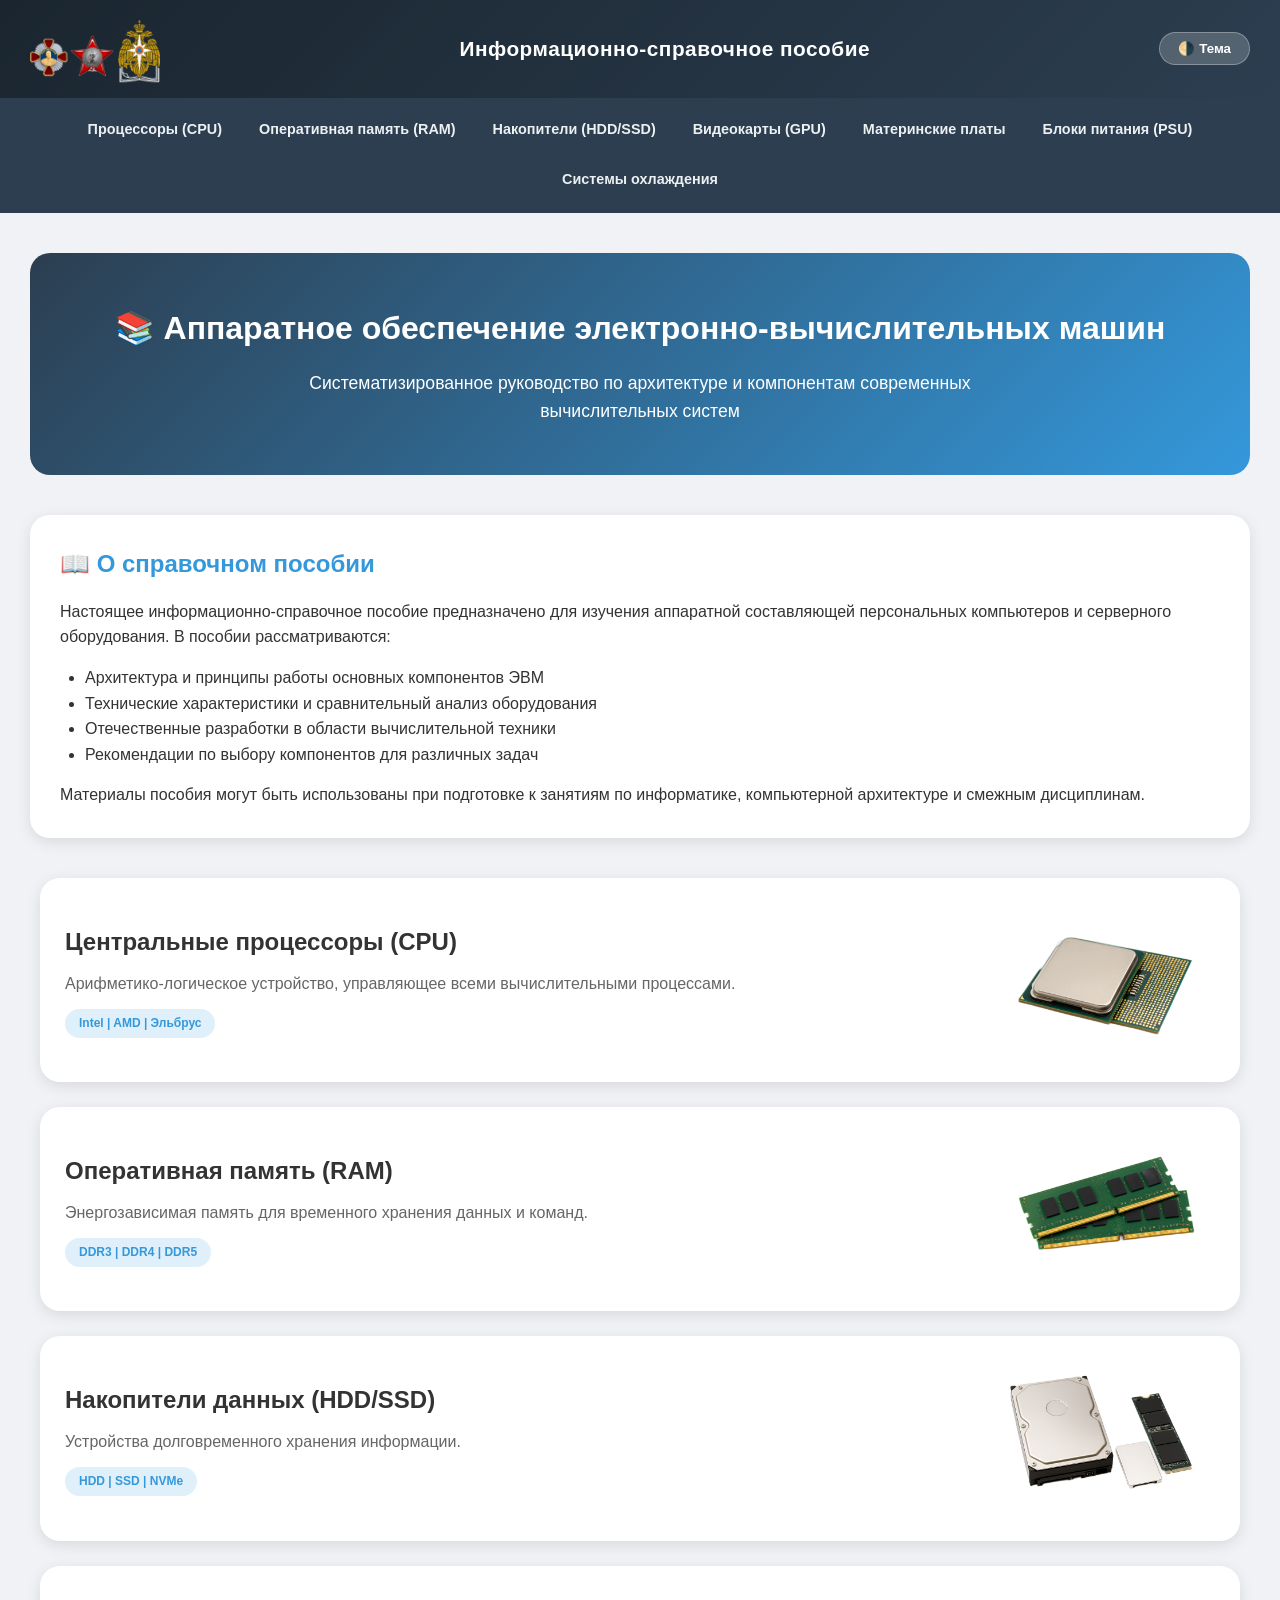
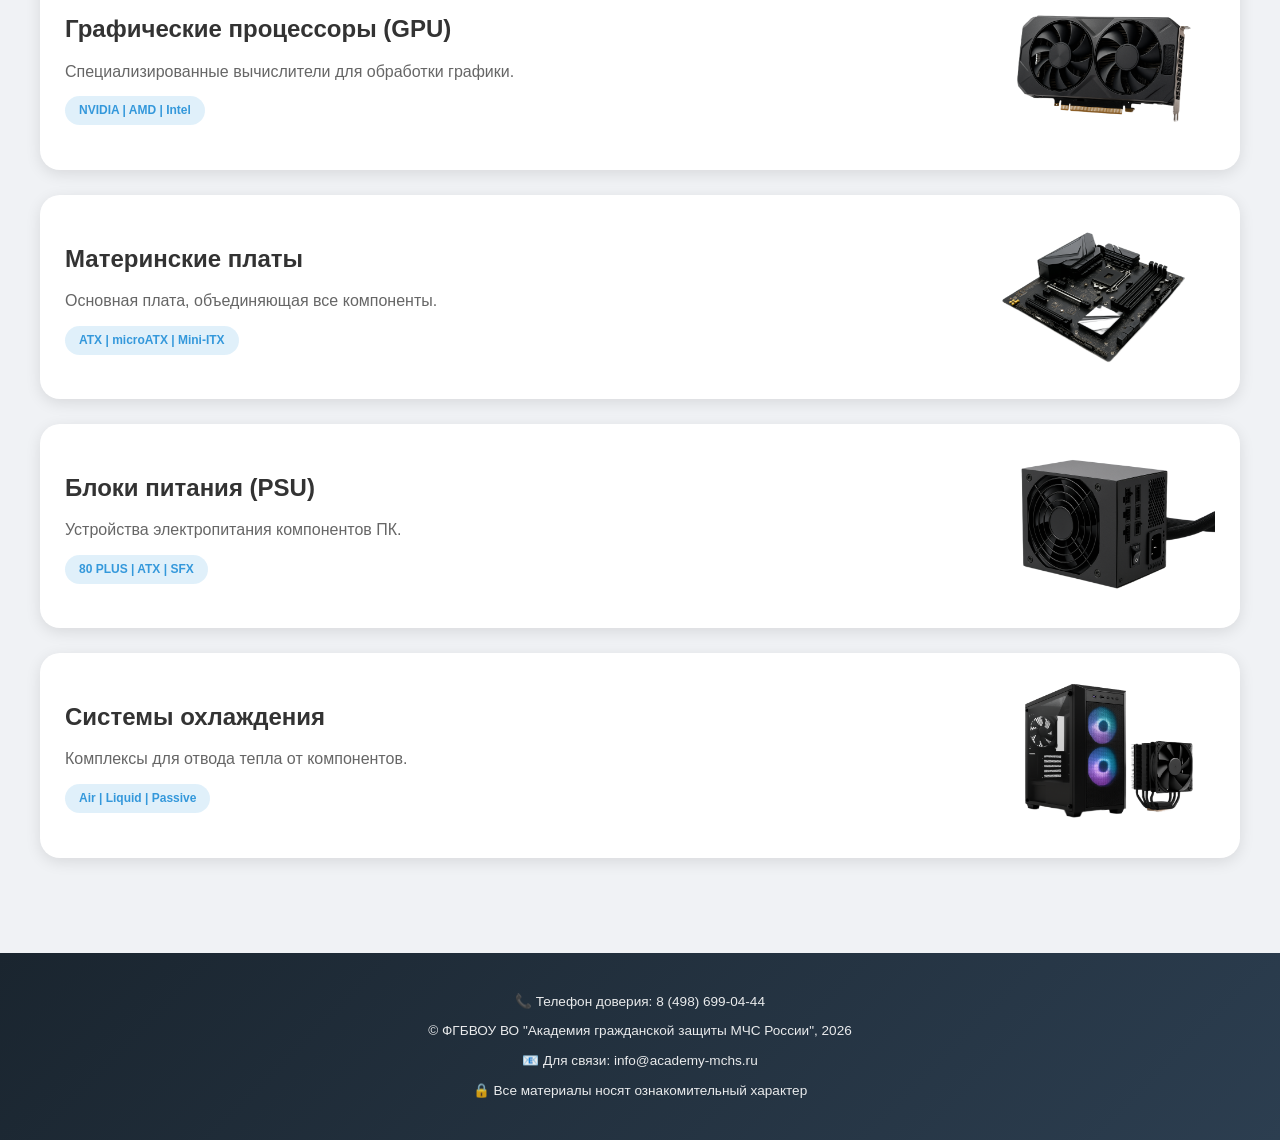
==== commit 49d60ef1: "Add files via upload" ====
--- a/index.html
+++ b/index.html
@@ -8,7 +8,7 @@
   <link rel="stylesheet" href="./CSS/style.css">
   <link href="https://cdn.jsdelivr.net/npm/aos@2.3.4/dist/aos.css" rel="stylesheet">
   <style>
-    /* Стили для бургер-меню */
+    /* Бургер-меню (только для мобильных) */
     .mobile-menu-btn {
       display: none;
       background: rgba(255, 255, 255, 0.15);
@@ -43,9 +43,89 @@
       transform: rotate(-45deg) translate(5px, -5px);
     }
     
-    /* Мобильная версия */
+    /* ПК версия (по умолчанию) */
+    header {
+      display: flex;
+      align-items: center;
+      justify-content: space-between;
+      background: linear-gradient(135deg, #1a252f 0%, #2c3e50 100%);
+      color: #fff;
+      padding: 15px 30px;
+      flex-wrap: wrap;
+      gap: 15px;
+    }
+    
+    .logo {
+      width: 130px;
+      height: auto;
+      margin-right: 10px;
+    }
+    
+    .header-title {
+      flex: 1;
+      text-align: center;
+    }
+    
+    .header-title h1 {
+      margin: 0;
+      font-size: 1.3rem;
+      letter-spacing: 0.5px;
+    }
+    
+    .theme-toggle {
+      cursor: pointer;
+      background: rgba(255, 255, 255, 0.2);
+      border: 1px solid rgba(255, 255, 255, 0.3);
+      padding: 8px 18px;
+      border-radius: 30px;
+      font-weight: bold;
+      color: #fff;
+      transition: all 0.3s ease;
+    }
+    
+    .theme-toggle:hover {
+      background: rgba(255, 255, 255, 0.35);
+      transform: scale(1.05);
+    }
+    
+    /* Навбар (ПК) */
+    #navbar {
+      display: flex;
+      justify-content: center;
+      align-items: center;
+      flex-wrap: wrap;
+      background-color: var(--nav-bg);
+      padding: 10px 20px;
+      position: sticky;
+      top: 0;
+      z-index: 1000;
+      transition: background-color 0.3s ease;
+      gap: 5px;
+    }
+    
+    #navbar a {
+      color: #ecf0f1;
+      text-decoration: none;
+      padding: 10px 16px;
+      display: inline-block;
+      font-weight: 600;
+      font-size: 0.9rem;
+      transition: all 0.3s ease;
+      border-bottom: 2px solid transparent;
+    }
+    
+    #navbar a:hover {
+      border-bottom-color: var(--highlight-color);
+      color: var(--highlight-color);
+    }
+    
+    #navbar.scrolled {
+      background-color: var(--nav-scrolled-bg);
+      box-shadow: 0 2px 10px rgba(0, 0, 0, 0.2);
+    }
+    
+    /* ========== МОБИЛЬНАЯ ВЕРСИЯ ========== */
     @media (max-width: 768px) {
-      /* Контейнер header — горизонтальный */
       header {
         display: flex !important;
         flex-direction: row !important;
@@ -55,7 +135,6 @@
         gap: 12px !important;
       }
       
-      /* Логотип — большой, на всю высоту */
       .logo {
         width: 55px !important;
         height: auto !important;
@@ -63,7 +142,6 @@
         margin-right: 0 !important;
       }
       
-      /* Правая колонка с названием и кнопками */
       .header-right {
         flex: 1;
         display: flex;
@@ -71,7 +149,6 @@
         gap: 8px;
       }
       
-      /* Название по центру */
       .header-title {
         text-align: center;
       }
@@ -82,7 +159,6 @@
         white-space: nowrap !important;
       }
       
-      /* Контейнер для кнопок (тема + бургер) — прижаты к правому краю */
       .header-buttons {
         display: flex;
         align-items: center;
@@ -109,7 +185,6 @@
         margin: 2px 0 !important;
       }
       
-      /* Скрываем навбар по умолчанию */
       #navbar {
         display: none !important;
         position: absolute !important;
@@ -137,6 +212,12 @@
         border-bottom: none !important;
       }
     }
+    
+    @media (max-width: 900px) and (min-width: 769px) {
+      .manufacturers-grid, .features-grid, .sockets-grid, .future-grid {
+        grid-template-columns: repeat(2, 1fr);
+      }
+    }
   </style>
 </head>
 <body>
@@ -147,21 +228,14 @@
 </div>
 
 <header>
-  <!-- Логотип слева, большой на всю высоту -->
   <img src="./PNG/logo_agz.png" alt="Логотип Академии" class="logo">
-  
-  <!-- Правая колонка -->
-  <div class="header-right">
-    <div class="header-title">
-      <h1>Информационно-справочное пособие</h1>
-    </div>
-    <div class="header-buttons">
-      <button class="theme-toggle" onclick="toggleTheme()">🌗 Тема</button>
-      <button class="mobile-menu-btn" id="mobileMenuBtn">
-        <span></span><span></span><span></span>
-      </button>
-    </div>
+  <div class="header-title">
+    <h1>Информационно-справочное пособие</h1>
   </div>
+  <button class="theme-toggle" onclick="toggleTheme()">🌗 Тема</button>
+  <button class="mobile-menu-btn" id="mobileMenuBtn">
+    <span></span><span></span><span></span>
+  </button>
 </header>
 
 <nav id="navbar">
@@ -299,32 +373,70 @@
 <script src="./JS/script.js"></script>
 
 <script>
-// ========== БУРГЕР-МЕНЮ ==========
+// ========== БУРГЕР-МЕНЮ И АДАПТАЦИЯ HEADER ==========
 (function() {
-  const burgerBtn = document.getElementById('mobileMenuBtn');
+  if (window.innerWidth > 768) return;
+  
+  const header = document.querySelector('header');
+  const logo = header.querySelector('.logo');
+  const title = header.querySelector('.header-title');
+  const themeBtn = header.querySelector('.theme-toggle');
+  const burger = document.getElementById('mobileMenuBtn');
   const navbar = document.getElementById('navbar');
   
-  if (burgerBtn && navbar) {
-    burgerBtn.addEventListener('click', function(e) {
-      e.stopPropagation();
-      this.classList.toggle('active');
-      navbar.classList.toggle('open');
+  // Создаём новую структуру
+  const newHeader = document.createElement('div');
+  newHeader.className = 'header-right';
+  
+  const newTitle = title.cloneNode(true);
+  newTitle.style.textAlign = 'center';
+  newTitle.querySelector('h1').style.fontSize = '11px';
+  newTitle.querySelector('h1').style.whiteSpace = 'nowrap';
+  
+  const buttonsDiv = document.createElement('div');
+  buttonsDiv.className = 'header-buttons';
+  const newThemeBtn = themeBtn.cloneNode(true);
+  newThemeBtn.style.cssText = 'padding:4px 8px;font-size:10px;background:rgba(255,255,255,0.15);border-radius:6px;border:none;white-space:nowrap';
+  newThemeBtn.onclick = function(e) { e.preventDefault(); toggleTheme(); };
+  
+  buttonsDiv.appendChild(newThemeBtn);
+  buttonsDiv.appendChild(burger);
+  newHeader.appendChild(newTitle);
+  newHeader.appendChild(buttonsDiv);
+  
+  header.innerHTML = '';
+  header.style.cssText = 'display:flex;flex-direction:row;align-items:center;justify-content:space-between;padding:10px 15px;gap:12px';
+  logo.style.cssText = 'width:55px;height:auto;flex-shrink:0;margin-right:0';
+  header.appendChild(logo);
+  header.appendChild(newHeader);
+  
+  // Бургер функционал
+  burger.onclick = function(e) {
+    e.stopPropagation();
+    this.classList.toggle('active');
+    navbar.classList.toggle('open');
+    const spans = this.querySelectorAll('span');
+    if (this.classList.contains('active')) {
+      spans[0].style.transform = 'rotate(45deg) translate(4px, 4px)';
+      spans[1].style.opacity = '0';
+      spans[2].style.transform = 'rotate(-45deg) translate(5px, -5px)';
+    } else {
+      spans[0].style.transform = 'none';
+      spans[1].style.opacity = '1';
+      spans[2].style.transform = 'none';
+    }
+  };
+  
+  navbar.querySelectorAll('a').forEach(link => {
+    link.addEventListener('click', () => {
+      burger.classList.remove('active');
+      navbar.classList.remove('open');
+      const spans = burger.querySelectorAll('span');
+      spans[0].style.transform = 'none';
+      spans[1].style.opacity = '1';
+      spans[2].style.transform = 'none';
     });
-    
-    navbar.querySelectorAll('a').forEach(link => {
-      link.addEventListener('click', () => {
-        burgerBtn.classList.remove('active');
-        navbar.classList.remove('open');
-      });
-    });
-    
-    document.addEventListener('click', function(event) {
-      if (!navbar.contains(event.target) && !burgerBtn.contains(event.target)) {
-        burgerBtn.classList.remove('active');
-        navbar.classList.remove('open');
-      }
-    });
-  }
+  });
 })();
 </script>
 
--- a/CSS/style.css
+++ b/CSS/style.css
@@ -847,4 +847,4 @@
     padding: 10px 14px;
     font-size: 18px;
   }
-}+}
